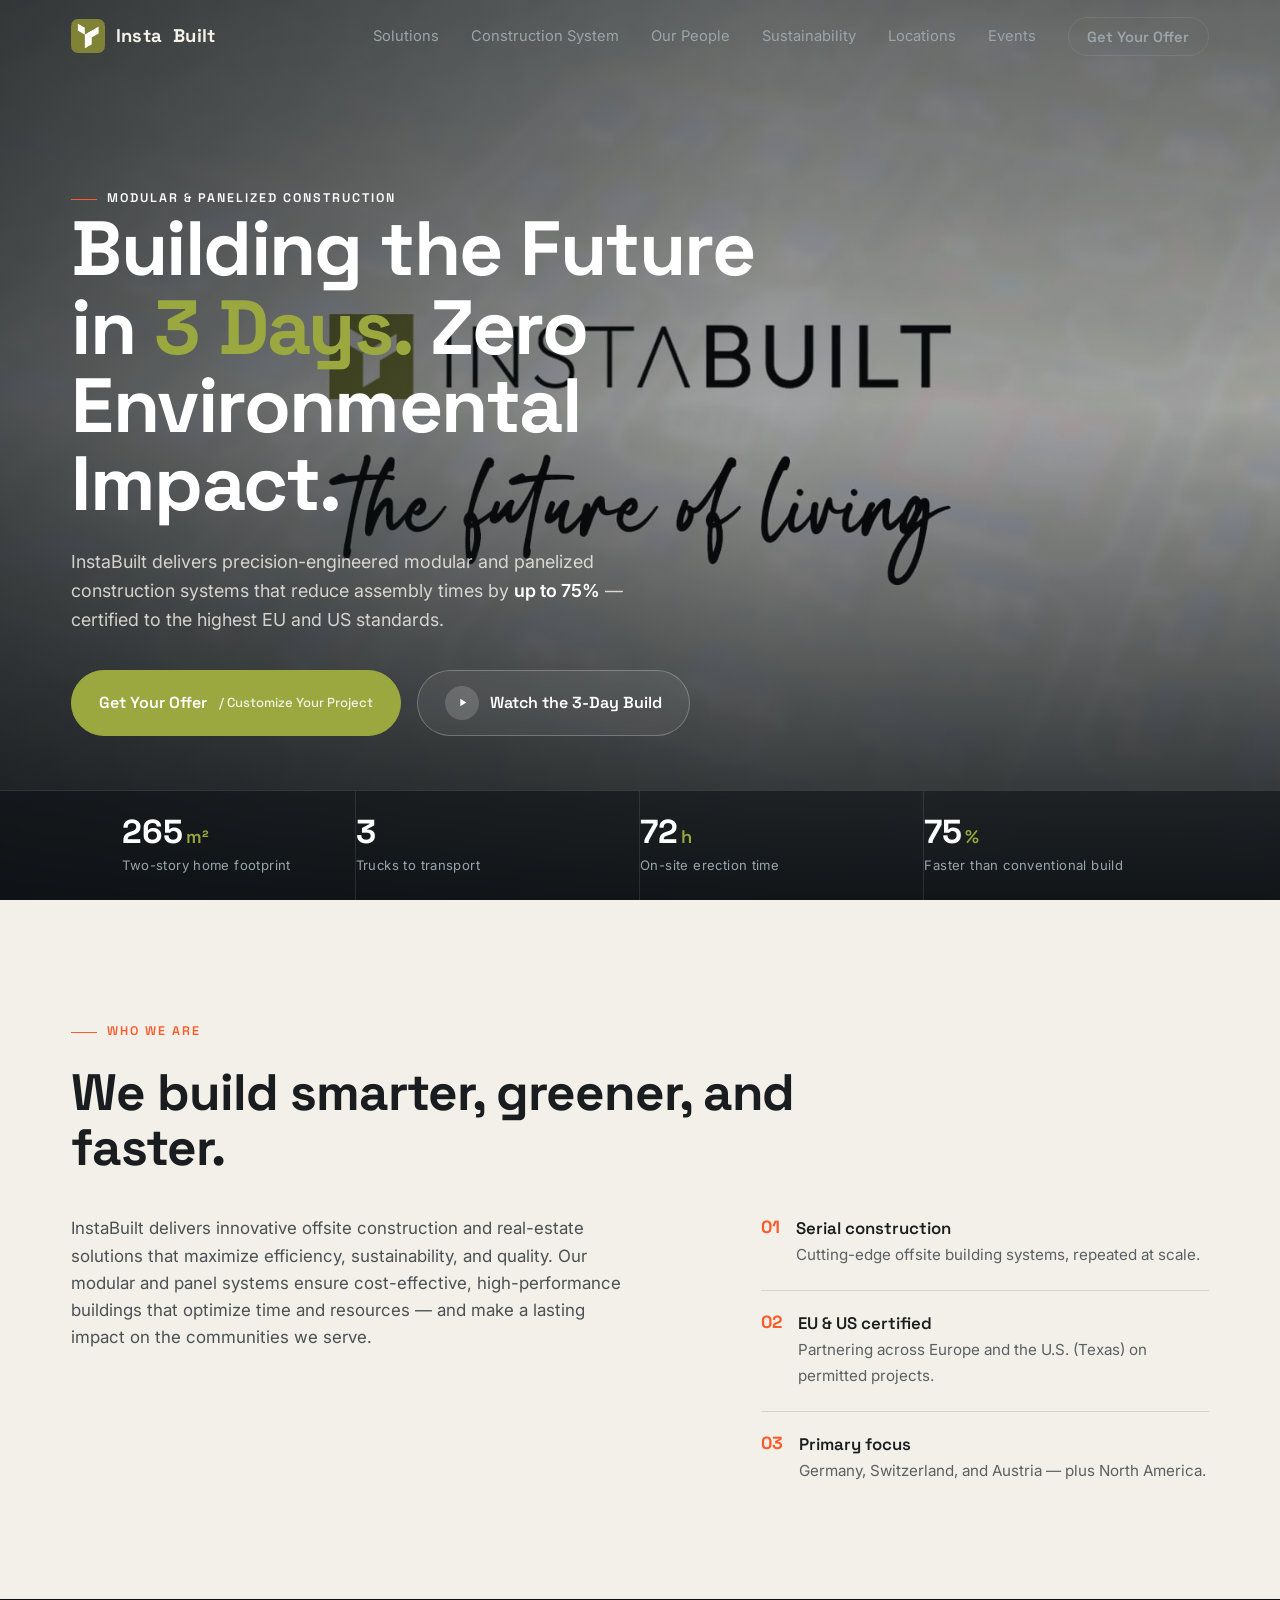
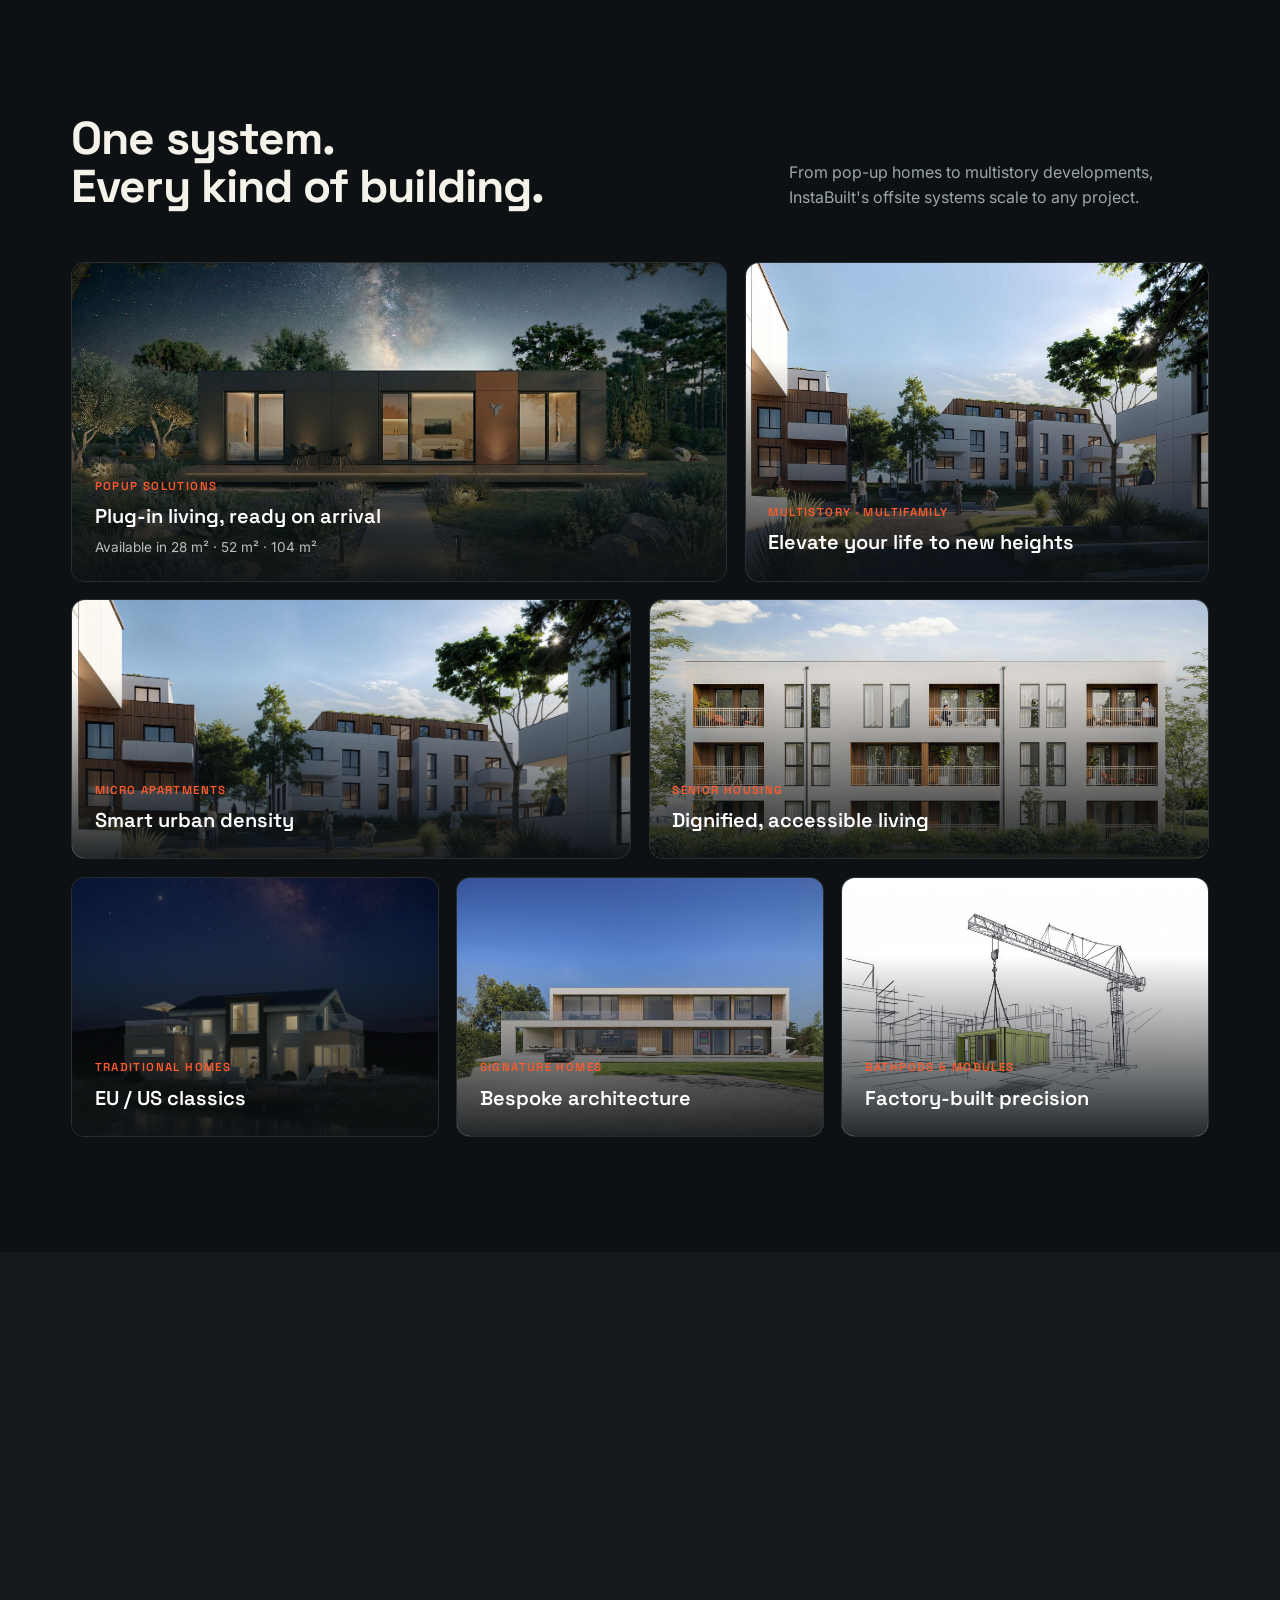
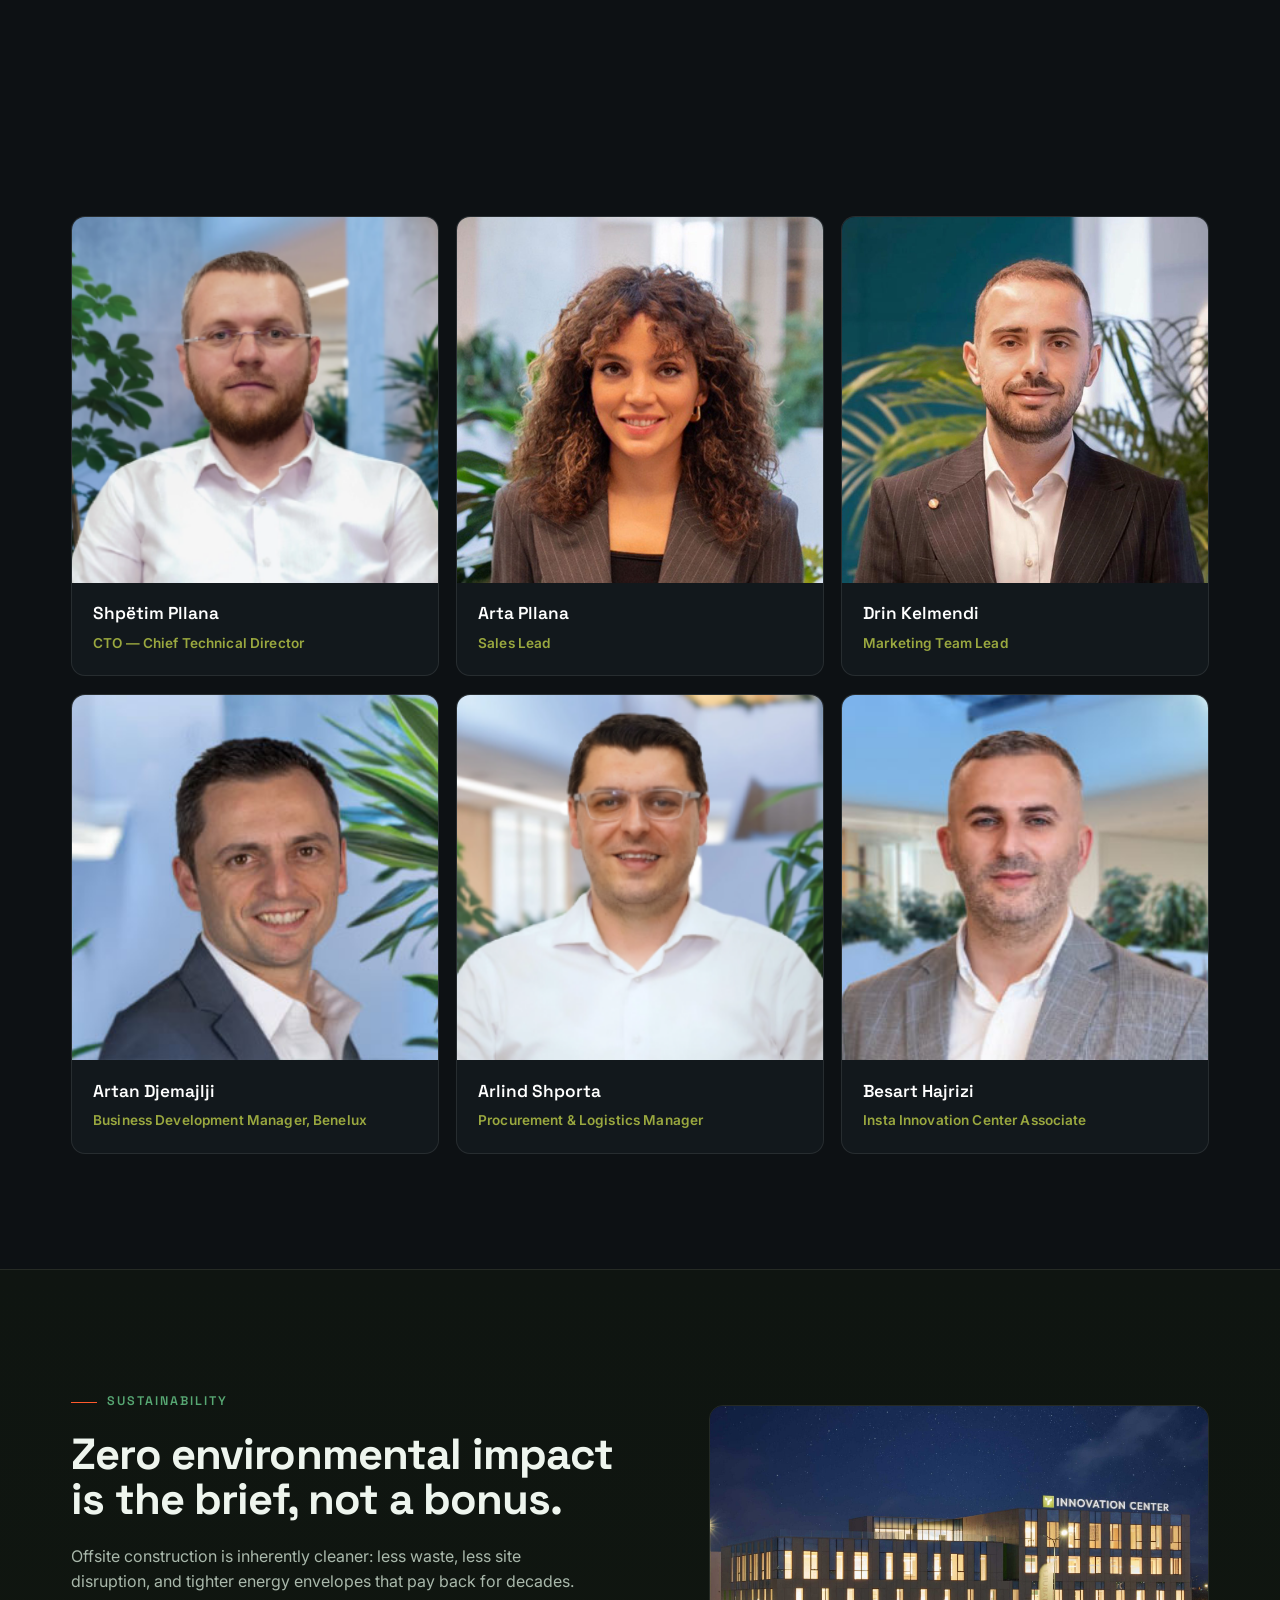
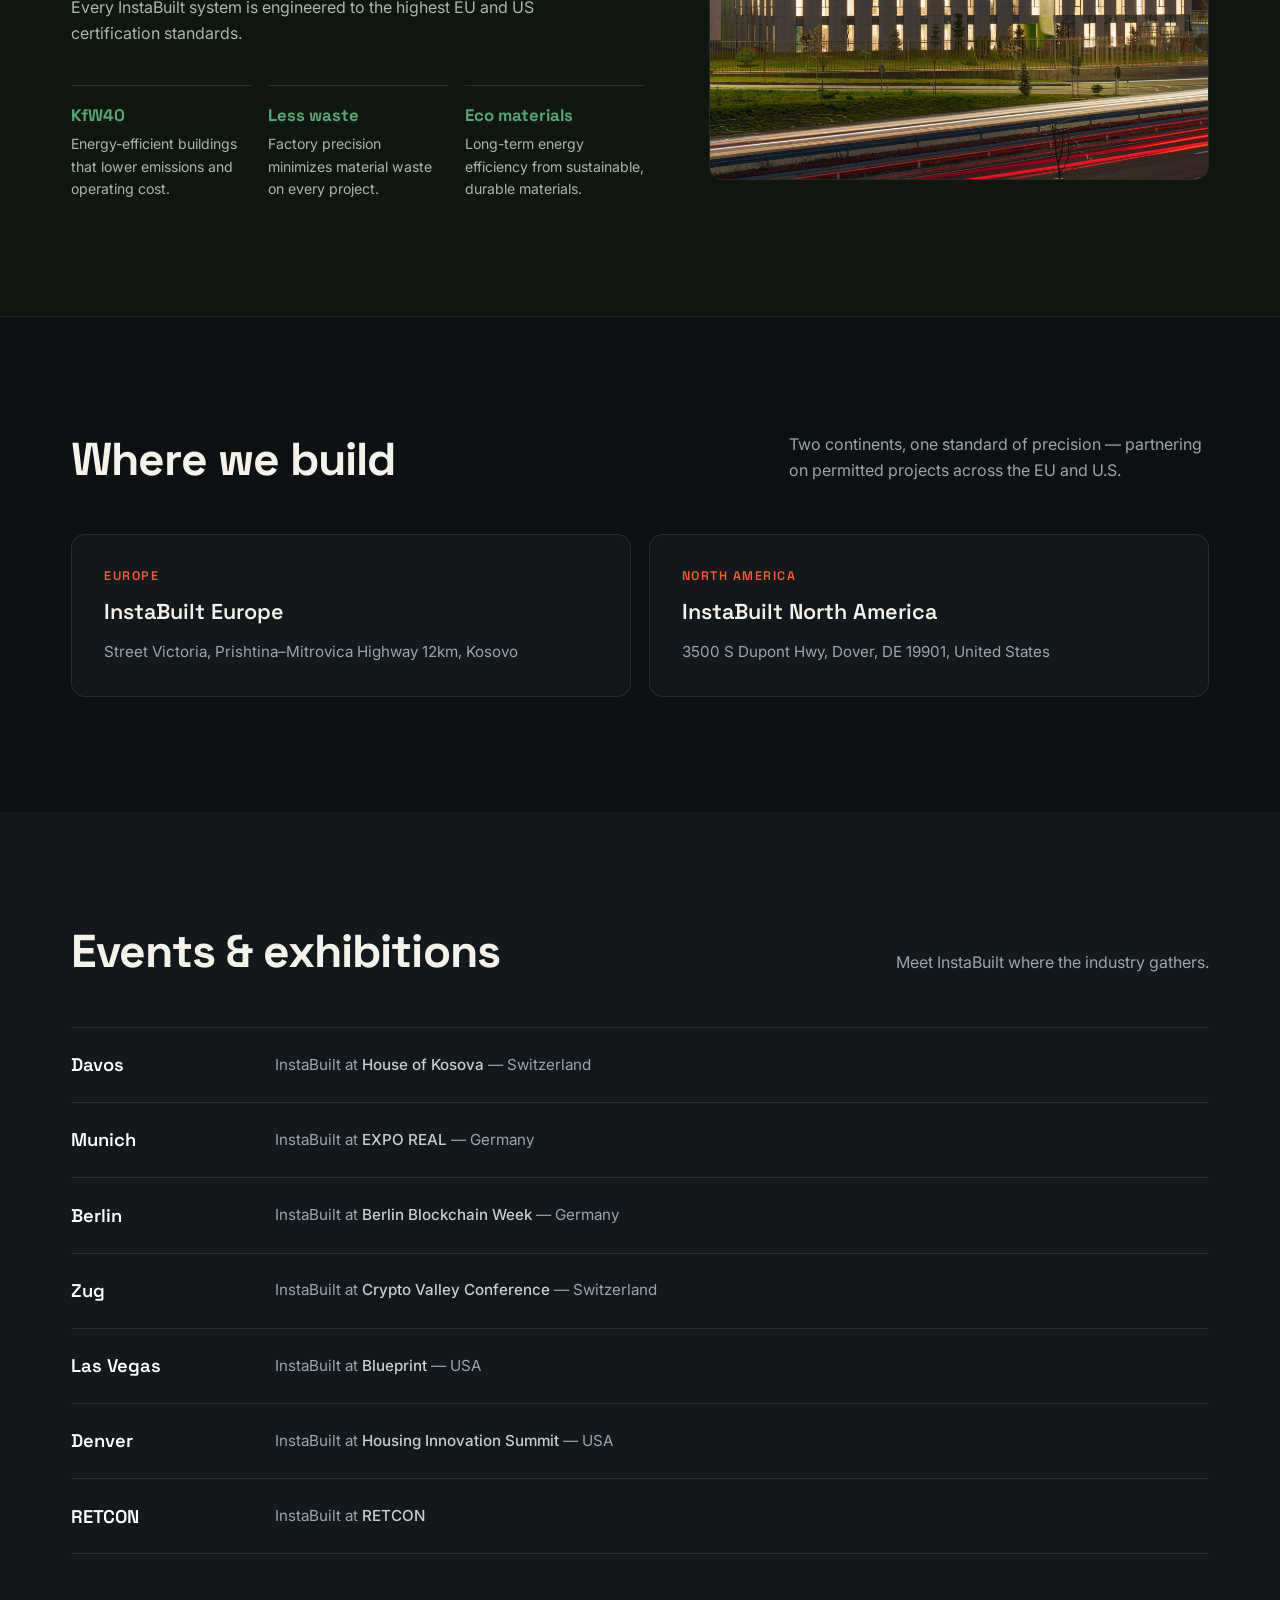
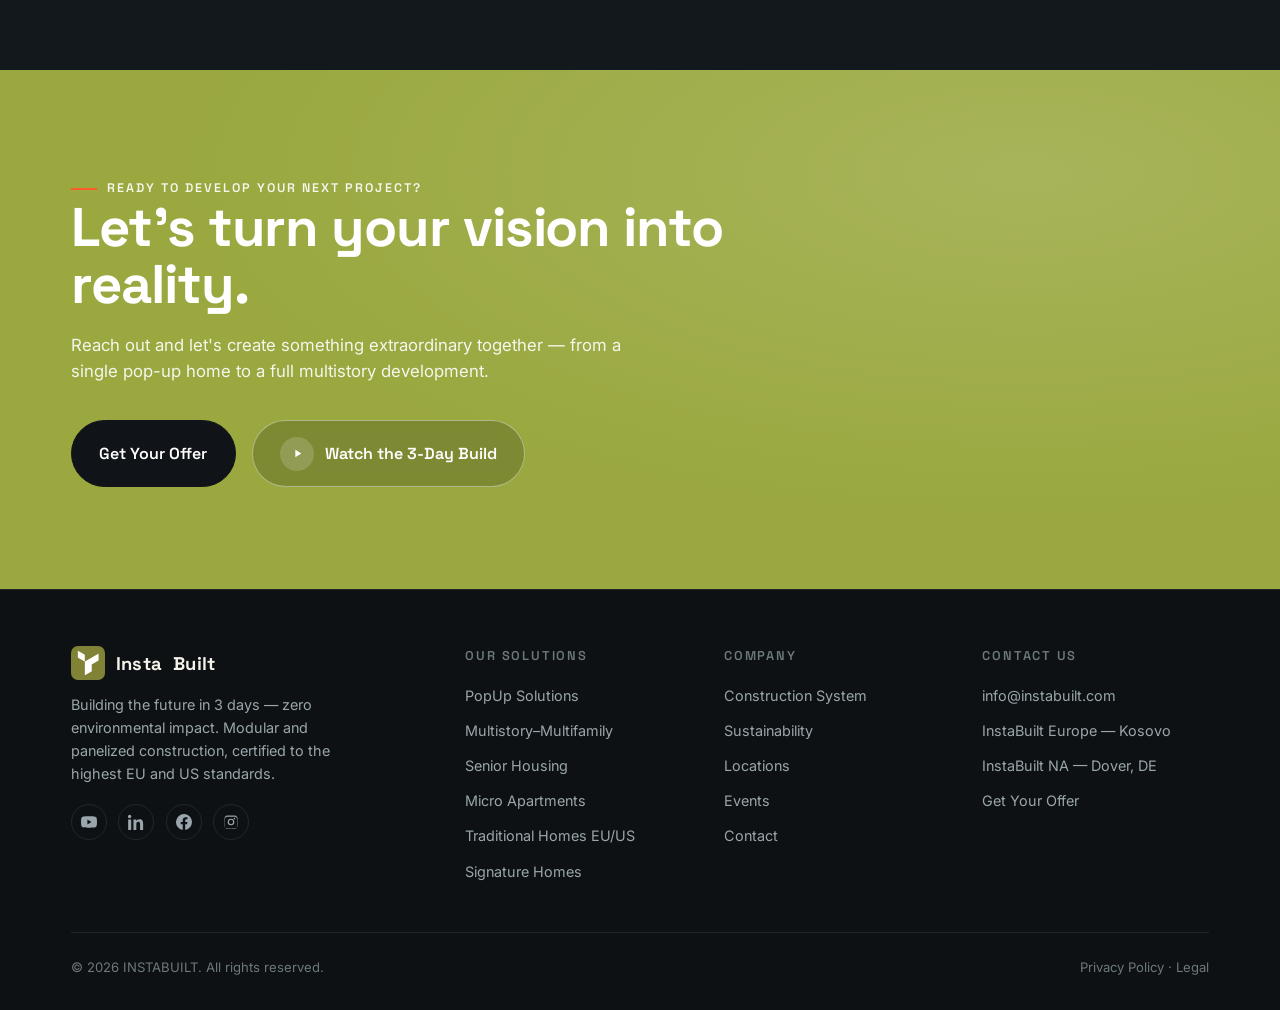
==== index.html @ fbab7a64 "commit" ====
<!DOCTYPE html>
<html lang="en">
<head>
<meta charset="UTF-8" />
<meta name="viewport" content="width=device-width, initial-scale=1.0" />
<title>InstaBuilt — Building the Future in 3 Days. Zero Environmental Impact.</title>
<meta name="description" content="InstaBuilt delivers precision-engineered modular and panelized construction systems that reduce assembly times by up to 75% — certified to the highest EU and US standards." />
<meta property="og:title" content="InstaBuilt — Building the Future in 3 Days" />
<meta property="og:description" content="Precision-engineered modular and panelized construction. Zero environmental impact." />
<meta property="og:image" content="assets/og-cover.jpg" />
<link rel="icon" href="assets/logo.png" />

<link rel="preconnect" href="https://fonts.googleapis.com" />
<link rel="preconnect" href="https://fonts.gstatic.com" crossorigin />
<link href="https://fonts.googleapis.com/css2?family=Space+Grotesk:wght@400;500;600;700&family=Inter:wght@400;500;600&display=swap" rel="stylesheet" />

<style>
  :root{
    --bg:#0d1114;
    --bg-2:#12181c;
    --bg-3:#161e23;
    --paper:#f3f0e9;
    --ink:#f5f2ea;
    --ink-2:#1a1d1f;
    --muted:#9aa6ab;
    --muted-2:#6d787d;
    --accent:#ff5a2c;
    --accent-2:#e64a1e;
    --olive:#9aa83f;
    --olive-2:#7d8a2e;
    --green:#57a773;
    --line:rgba(255,255,255,.09);
    --line-dark:rgba(20,22,24,.12);
    --radius:14px;
    --maxw:1240px;
    --pad:clamp(20px,4vw,56px);
    --font-display:'Space Grotesk',system-ui,sans-serif;
    --font-body:'Inter',system-ui,sans-serif;
  }

  *{margin:0;padding:0;box-sizing:border-box;}
  html{scroll-behavior:smooth;}
  body{
    font-family:var(--font-body);
    background:var(--bg);
    color:var(--ink);
    line-height:1.6;
    -webkit-font-smoothing:antialiased;
    overflow-x:hidden;
  }
  ::selection{background:var(--accent);color:#fff;}
  a{color:inherit;text-decoration:none;}
  img{display:block;max-width:100%;}

  .wrap{max-width:var(--maxw);margin:0 auto;padding:0 var(--pad);}
  .eyebrow{
    font-family:var(--font-display);
    font-size:.78rem;font-weight:600;letter-spacing:.16em;text-transform:uppercase;
    color:var(--accent);display:inline-flex;align-items:center;gap:.6rem;
  }
  .eyebrow::before{content:"";width:26px;height:1.5px;background:var(--accent);}

  /* ---------- NAV ---------- */
  .nav{
    position:fixed;top:0;left:0;right:0;z-index:100;
    transition:background .35s ease,border-color .35s ease;
    border-bottom:1px solid transparent;
  }
  .nav.scrolled{background:rgba(13,17,20,.82);backdrop-filter:blur(14px);border-color:var(--line);}
  .nav-inner{display:flex;align-items:center;justify-content:space-between;height:72px;}
  .brand{display:flex;align-items:center;gap:.65rem;font-family:var(--font-display);font-weight:700;font-size:1.15rem;letter-spacing:.02em;}
  .brand img{width:34px;height:34px;border-radius:7px;object-fit:cover;}
  .brand span b{color:var(--accent);}
  .nav-links{display:flex;align-items:center;gap:2rem;list-style:none;}
  .nav-links a{font-size:.92rem;color:var(--muted);transition:color .2s;}
  .nav-links a:hover{color:var(--ink);}
  .nav-cta{
    font-family:var(--font-display);font-weight:600;font-size:.9rem;
    padding:.6rem 1.15rem;border-radius:999px;border:1px solid var(--line);
    transition:background .25s,color .25s,border-color .25s;
  }
  .nav-cta:hover{background:var(--olive);border-color:var(--olive);color:#fff;}
  .nav-toggle{display:none;background:none;border:0;cursor:pointer;width:34px;height:34px;position:relative;z-index:120;}
  .nav-toggle span{display:block;width:22px;height:2px;background:var(--ink);margin:5px auto;transition:.3s;}

  /* ---------- HERO ---------- */
  .hero{position:relative;min-height:100svh;display:flex;align-items:flex-end;overflow:hidden;}
  .hero-video{position:absolute;inset:0;width:100%;height:100%;object-fit:cover;z-index:0;}
  .hero-scrim{
    position:absolute;inset:0;z-index:1;
    background:
      linear-gradient(180deg,rgba(13,17,20,.55) 0%,rgba(13,17,20,.25) 45%,rgba(13,17,20,.94) 100%),
      linear-gradient(90deg,rgba(13,17,20,.62) 0%,rgba(13,17,20,.15) 60%,rgba(13,17,20,.15) 100%);
  }
  .hero-content{position:relative;z-index:2;width:100%;padding:150px 0 0;}
  .hero-grid{max-width:var(--maxw);margin:0 auto;padding:0 var(--pad);}
  .hero-title{
    font-family:var(--font-display);font-weight:700;line-height:1.02;
    font-size:clamp(2.4rem,6vw,5.2rem);letter-spacing:-.02em;max-width:15ch;color:#fff;
  }
  .hero-title .accent{color:var(--olive);}
  .hero-sub{
    margin-top:1.6rem;max-width:56ch;font-size:clamp(1rem,1.4vw,1.2rem);
    color:rgba(245,242,234,.82);font-weight:400;
  }
  .hero-sub em{font-style:normal;color:#fff;font-weight:600;}
  .hero-actions{display:flex;flex-wrap:wrap;gap:1rem;margin-top:2.2rem;}
  .btn{
    display:inline-flex;align-items:center;gap:.7rem;font-family:var(--font-display);
    font-weight:600;font-size:1rem;border-radius:999px;cursor:pointer;
    padding:.95rem 1.7rem;transition:transform .2s,background .25s,border-color .25s,color .25s;
  }
  .btn:hover{transform:translateY(-2px);}
  .btn-primary{background:var(--olive);color:#fff;border:1px solid var(--olive);}
  .btn-primary:hover{background:var(--olive-2);border-color:var(--olive-2);}
  .btn-ghost{background:rgba(255,255,255,.06);color:#fff;border:1px solid rgba(255,255,255,.25);backdrop-filter:blur(6px);}
  .btn-ghost:hover{background:rgba(255,255,255,.14);border-color:rgba(255,255,255,.45);}
  .btn .play{
    width:34px;height:34px;border-radius:50%;background:rgba(255,255,255,.16);
    display:inline-flex;align-items:center;justify-content:center;flex:none;
  }
  .btn .play svg{width:13px;height:13px;margin-left:2px;}

  /* stat strip */
  .hero-stats{
    position:relative;z-index:2;width:100%;margin-top:3.4rem;
    border-top:1px solid rgba(255,255,255,.12);background:rgba(13,17,20,.55);backdrop-filter:blur(8px);
  }
  .hero-stats .wrap{display:grid;grid-template-columns:repeat(4,1fr);}
  .stat{padding:1.5rem var(--pad) 1.5rem 0;border-right:1px solid rgba(255,255,255,.1);}
  .stat:first-child{padding-left:var(--pad);}
  .stat:last-child{border-right:0;}
  .stat-num{font-family:var(--font-display);font-weight:700;font-size:clamp(1.5rem,2.6vw,2.1rem);color:#fff;line-height:1;}
  .stat-num small{font-size:.55em;color:var(--olive);font-weight:600;margin-left:.15em;}
  .stat-label{margin-top:.4rem;font-size:.82rem;color:var(--muted);letter-spacing:.03em;}

  /* ---------- MANIFESTO ---------- */
  .manifesto{background:var(--paper);color:var(--ink-2);padding:clamp(4rem,9vw,8rem) 0;}
  .manifesto .eyebrow::before{background:var(--accent);}
  .manifesto h2{
    font-family:var(--font-display);font-weight:700;letter-spacing:-.02em;
    font-size:clamp(1.9rem,4vw,3.2rem);line-height:1.08;max-width:24ch;margin-top:1.4rem;
  }
  .manifesto-grid{display:grid;grid-template-columns:1.4fr 1fr;gap:clamp(2rem,5vw,5rem);margin-top:2.5rem;align-items:start;}
  .manifesto p{font-size:1.06rem;color:#4a5053;max-width:52ch;}
  .manifesto-points{list-style:none;display:flex;flex-direction:column;gap:1.4rem;}
  .manifesto-points li{display:flex;gap:1rem;align-items:flex-start;border-top:1px solid var(--line-dark);padding-top:1.2rem;}
  .manifesto-points li:first-child{border-top:0;padding-top:0;}
  .mp-num{font-family:var(--font-display);font-weight:700;color:var(--accent);font-size:1.1rem;line-height:1.4;}
  .mp-body b{display:block;font-family:var(--font-display);font-weight:600;font-size:1.05rem;}
  .mp-body span{color:#5a6063;font-size:.95rem;}

  /* ---------- SECTION HEADER ---------- */
  .section{padding:clamp(4.5rem,9vw,7.5rem) 0;}
  .sec-head{display:flex;align-items:flex-end;justify-content:space-between;gap:2rem;margin-bottom:clamp(2rem,4vw,3.5rem);flex-wrap:wrap;}
  .sec-head h2{font-family:var(--font-display);font-weight:700;letter-spacing:-.02em;font-size:clamp(1.8rem,3.6vw,2.9rem);line-height:1.05;max-width:20ch;}
  .sec-head p{color:var(--muted);max-width:42ch;font-size:1rem;}

  /* ---------- SOLUTIONS ---------- */
  .solutions{background:var(--bg);}
  .sol-grid{display:grid;grid-template-columns:repeat(12,1fr);gap:1.1rem;}
  .sol-card{
    position:relative;border-radius:var(--radius);overflow:hidden;background:var(--bg-2);
    border:1px solid var(--line);min-height:320px;display:flex;align-items:flex-end;
    transition:transform .35s ease,border-color .35s ease;
  }
  .sol-card:hover{transform:translateY(-4px);border-color:rgba(255,255,255,.22);}
  .sol-card img{position:absolute;inset:0;width:100%;height:100%;object-fit:cover;transition:transform .6s ease;}
  .sol-card:hover img{transform:scale(1.05);}
  .sol-card .veil{position:absolute;inset:0;background:linear-gradient(180deg,rgba(13,17,20,0) 30%,rgba(13,17,20,.9) 100%);}
  .sol-card .body{position:relative;z-index:2;padding:1.4rem;width:100%;}
  .sol-card .tag{font-size:.72rem;letter-spacing:.12em;text-transform:uppercase;color:var(--accent);font-weight:600;font-family:var(--font-display);}
  .sol-card h3{font-family:var(--font-display);font-weight:600;font-size:1.25rem;margin-top:.3rem;color:#fff;}
  .sol-card .sizes{font-size:.85rem;color:rgba(255,255,255,.72);margin-top:.3rem;}
  .sol-card.wide{grid-column:span 7;}
  .sol-card.tall{grid-column:span 5;min-height:320px;}
  .sol-card.half{grid-column:span 6;min-height:260px;}
  .sol-card.third{grid-column:span 4;min-height:260px;}

  /* ---------- WHAT WE OFFER ---------- */
  .offer{background:var(--bg-2);}
  .offer-grid{display:grid;grid-template-columns:repeat(3,1fr);gap:1.1rem;counter-reset:offer;}
  .offer-item{
    background:var(--bg-3);border:1px solid var(--line);border-radius:var(--radius);
    padding:2rem;position:relative;overflow:hidden;display:flex;flex-direction:column;gap:1rem;
  }
  .offer-item .idx{font-family:var(--font-display);font-weight:700;font-size:3rem;line-height:1;color:rgba(255,255,255,.08);}
  .offer-item h3{font-family:var(--font-display);font-weight:600;font-size:1.3rem;}
  .offer-item p{color:var(--muted);font-size:.95rem;}
  .offer-item ul{list-style:none;display:flex;flex-direction:column;gap:.55rem;margin-top:auto;}
  .offer-item li{font-size:.9rem;color:#c6ced1;display:flex;gap:.6rem;align-items:baseline;}
  .offer-item li::before{content:"—";color:var(--accent);font-weight:600;}
  .offer-item .img{height:150px;border-radius:10px;overflow:hidden;margin-top:auto;}
  .offer-item .img img{width:100%;height:100%;object-fit:cover;}

  /* ---------- TEAM ---------- */
  .team{background:var(--bg);}
  .team-lead{
    display:grid;grid-template-columns:1fr 1.35fr;gap:clamp(1.8rem,4vw,3.5rem);align-items:center;
    background:var(--bg-2);border:1px solid var(--line);border-radius:var(--radius);
    padding:clamp(1.6rem,3vw,2.6rem);margin-bottom:2.5rem;
  }
  .team-lead .photo{border-radius:12px;overflow:hidden;aspect-ratio:1/1;background:var(--bg-3);}
  .team-lead .photo img{width:100%;height:100%;object-fit:cover;}
  .team-lead h3{font-family:var(--font-display);font-weight:700;font-size:clamp(1.5rem,2.6vw,2.1rem);letter-spacing:-.01em;margin-top:.6rem;color:#fff;}
  .team-lead .role{font-family:var(--font-display);font-weight:600;color:var(--olive);font-size:.95rem;letter-spacing:.08em;text-transform:uppercase;margin-top:.3rem;}
  .team-lead p{color:var(--muted);font-size:.98rem;margin-top:1rem;max-width:60ch;}
  .team-lead .pills{display:flex;flex-wrap:wrap;gap:.5rem;margin-top:1.4rem;}
  .team-lead .pills span{font-size:.8rem;padding:.35rem .8rem;border-radius:999px;border:1px solid var(--line);color:#c6ced1;}
  .team-grid{display:grid;grid-template-columns:repeat(3,1fr);gap:1.1rem;}
  .member{background:var(--bg-2);border:1px solid var(--line);border-radius:var(--radius);overflow:hidden;transition:transform .3s,border-color .3s;}
  .member:hover{transform:translateY(-4px);border-color:rgba(255,255,255,.22);}
  .member .photo{aspect-ratio:1/1;overflow:hidden;background:var(--bg-3);}
  .member .photo img{width:100%;height:100%;object-fit:cover;transition:transform .55s ease;}
  .member:hover .photo img{transform:scale(1.05);}
  .member .info{padding:1.1rem 1.3rem 1.3rem;}
  .member .name{font-family:var(--font-display);font-weight:600;font-size:1.08rem;color:#fff;}
  .member .role{font-size:.85rem;color:var(--olive);font-weight:600;margin-top:.3rem;letter-spacing:.01em;}

  /* ---------- SUSTAINABILITY ---------- */
  .sustain{background:linear-gradient(180deg,#0f1511 0%,#10160f 100%);border-top:1px solid var(--line);border-bottom:1px solid var(--line);}
  .sustain-grid{display:grid;grid-template-columns:1.15fr 1fr;gap:clamp(2rem,5vw,4.5rem);align-items:center;}
  .sustain h2{font-family:var(--font-display);font-weight:700;font-size:clamp(1.8rem,3.4vw,2.8rem);letter-spacing:-.02em;line-height:1.05;margin-top:1.2rem;color:#eef5ee;}
  .sustain .lead{color:#a9b8ab;margin-top:1.3rem;max-width:52ch;}
  .sustain-cols{display:grid;grid-template-columns:repeat(3,1fr);gap:1rem;margin-top:2.4rem;}
  .sustain-fact{border-top:1px solid rgba(255,255,255,.12);padding-top:1rem;}
  .sustain-fact .k{font-family:var(--font-display);font-weight:700;color:var(--green);font-size:1.05rem;}
  .sustain-fact span{display:block;font-size:.88rem;color:#a9b8ab;margin-top:.3rem;}
  .sustain-img{border-radius:var(--radius);overflow:hidden;border:1px solid var(--line);}
  .sustain-img img{width:100%;height:100%;object-fit:cover;aspect-ratio:4/3;}

  /* ---------- LOCATIONS ---------- */
  .locations{background:var(--bg);}
  .loc-grid{display:grid;grid-template-columns:repeat(2,1fr);gap:1.1rem;}
  .loc-card{background:var(--bg-2);border:1px solid var(--line);border-radius:var(--radius);padding:2rem;}
  .loc-card .flag{font-family:var(--font-display);font-weight:600;color:var(--accent);letter-spacing:.12em;text-transform:uppercase;font-size:.78rem;}
  .loc-card h3{font-family:var(--font-display);font-weight:600;font-size:1.35rem;margin-top:.5rem;}
  .loc-card p{color:var(--muted);margin-top:.6rem;font-size:.95rem;}

  /* ---------- EVENTS ---------- */
  .events{background:var(--bg-2);}
  .events-list{list-style:none;border-top:1px solid var(--line);}
  .ev-row{
    display:flex;align-items:center;justify-content:space-between;gap:1.5rem;
    padding:1.4rem 0;border-bottom:1px solid var(--line);transition:padding-left .3s;
  }
  .ev-row:hover{padding-left:.6rem;}
  .ev-city{font-family:var(--font-display);font-weight:600;font-size:1.15rem;color:#fff;min-width:180px;}
  .ev-name{color:var(--muted);font-size:.95rem;flex:1;}
  .ev-name b{color:#c6ced1;font-weight:500;}
  .ev-row .arrow{color:var(--accent);opacity:0;transform:translateX(-6px);transition:.3s;}
  .ev-row:hover .arrow{opacity:1;transform:translateX(0);}

  /* ---------- CTA ---------- */
  .final-cta{
    position:relative;background:var(--olive);color:#fff;overflow:hidden;
    padding:clamp(4rem,8vw,6.5rem) 0;
  }
  .final-cta::before{
    content:"";position:absolute;inset:0;
    background:radial-gradient(120% 120% at 80% 20%,rgba(255,255,255,.14) 0%,rgba(255,255,255,0) 55%);
  }
  .final-cta .wrap{position:relative;z-index:2;}
  .final-cta h2{font-family:var(--font-display);font-weight:700;font-size:clamp(2rem,4.5vw,3.4rem);letter-spacing:-.02em;line-height:1.04;max-width:20ch;}
  .final-cta p{margin-top:1.2rem;font-size:1.05rem;max-width:52ch;color:rgba(255,255,255,.9);}
  .final-cta .hero-actions{margin-top:2.2rem;}
  .final-cta .btn-primary{background:#101418;border-color:#101418;color:#fff;}
  .final-cta .btn-primary:hover{background:#000;}
  .final-cta .btn-ghost{background:rgba(0,0,0,.18);border-color:rgba(255,255,255,.4);color:#fff;}
  .final-cta .btn-ghost:hover{background:rgba(0,0,0,.3);}

  /* ---------- FOOTER ---------- */
  footer{background:var(--bg);padding:3.5rem 0 2rem;border-top:1px solid var(--line);}
  .foot-grid{display:grid;grid-template-columns:1.6fr 1fr 1fr 1fr;gap:2rem;}
  .foot-brand p{color:var(--muted);font-size:.9rem;max-width:30ch;margin-top:.8rem;}
  .foot-col h4{font-family:var(--font-display);font-weight:600;font-size:.8rem;letter-spacing:.14em;text-transform:uppercase;color:var(--muted-2);margin-bottom:1rem;}
  .foot-col ul{list-style:none;display:flex;flex-direction:column;gap:.6rem;}
  .foot-col a{color:var(--muted);font-size:.9rem;transition:color .2s;}
  .foot-col a:hover{color:var(--ink);}
  .socials{display:flex;gap:.7rem;margin-top:1.2rem;}
  .socials a{width:36px;height:36px;border-radius:50%;border:1px solid var(--line);display:flex;align-items:center;justify-content:center;color:var(--muted);transition:.2s;}
  .socials a:hover{color:#fff;border-color:var(--olive);background:var(--olive);}
  .socials svg{width:16px;height:16px;}
  .foot-bottom{display:flex;justify-content:space-between;gap:1rem;margin-top:3rem;padding-top:1.5rem;border-top:1px solid var(--line);color:var(--muted-2);font-size:.82rem;flex-wrap:wrap;}

  /* ---------- MODAL ---------- */
  .modal{position:fixed;inset:0;z-index:200;background:rgba(0,0,0,.85);backdrop-filter:blur(6px);display:none;align-items:center;justify-content:center;padding:2rem;}
  .modal.open{display:flex;}
  .modal-inner{position:relative;width:min(1000px,100%);aspect-ratio:16/9;background:#000;border-radius:14px;overflow:hidden;box-shadow:0 30px 80px rgba(0,0,0,.6);}
  .modal video{width:100%;height:100%;object-fit:contain;}
  .modal-close{position:absolute;top:12px;right:12px;width:40px;height:40px;border-radius:50%;border:0;background:rgba(255,255,255,.12);color:#fff;font-size:1.3rem;cursor:pointer;z-index:5;line-height:1;}
  .modal-close:hover{background:var(--olive);}

  /* ---------- REVEAL ---------- */
  .reveal{opacity:0;transform:translateY(24px);transition:opacity .7s ease,transform .7s ease;}
  .reveal.in{opacity:1;transform:none;}

  @media (max-width:900px){
    .nav-links{position:fixed;inset:0;background:var(--bg);flex-direction:column;justify-content:center;gap:2rem;font-size:1.4rem;transform:translateX(100%);transition:transform .35s ease;z-index:110;}
    .nav-links.open{transform:translateX(0);}
    .nav-toggle{display:block;}
    .manifesto-grid{grid-template-columns:1fr;}
    .sol-card.wide,.sol-card.tall,.sol-card.half,.sol-card.third{grid-column:span 12;}
    .offer-grid{grid-template-columns:1fr;}
    .team-lead{grid-template-columns:1fr;}
    .team-grid{grid-template-columns:repeat(2,1fr);}
    .sustain-grid{grid-template-columns:1fr;}
    .loc-grid{grid-template-columns:1fr;}
    .foot-grid{grid-template-columns:1fr 1fr;}
    .hero-stats .wrap{grid-template-columns:repeat(2,1fr);}
    .stat:nth-child(2){border-right:0;}
    .stat:nth-child(1),.stat:nth-child(2){border-bottom:1px solid rgba(255,255,255,.1);}
  }
  @media (max-width:560px){
    .sustain-cols{grid-template-columns:1fr;}
    .team-grid{grid-template-columns:1fr;}
    .foot-grid{grid-template-columns:1fr;}
    .ev-row{flex-wrap:wrap;}
    .ev-city{min-width:100%;}
  }

  @media (prefers-reduced-motion:reduce){
    *{animation:none!important;transition:none!important;scroll-behavior:auto!important;}
    .reveal{opacity:1;transform:none;}
    .hero-video{display:none;}
    .hero{background:url('assets/og-cover.jpg') center/cover no-repeat;}
  }
</style>
</head>
<body>

<!-- NAV -->
<nav class="nav" id="nav">
  <div class="wrap nav-inner">
    <a href="#" class="brand"><img src="assets/logo.png" alt="InstaBuilt logo" />Insta<span>Built</span></a>
    <ul class="nav-links" id="navLinks">
      <li><a href="#solutions">Solutions</a></li>
      <li><a href="#offer">Construction System</a></li>
      <li><a href="#team">Our People</a></li>
      <li><a href="#sustainability">Sustainability</a></li>
      <li><a href="#locations">Locations</a></li>
      <li><a href="#events">Events</a></li>
      <li><a href="#contact" class="nav-cta">Get Your Offer</a></li>
    </ul>
    <button class="nav-toggle" id="navToggle" aria-label="Menu"><span></span><span></span><span></span></button>
  </div>
</nav>

<!-- HERO -->
<header class="hero" id="top">
  <video class="hero-video" autoplay muted loop playsinline preload="auto" poster="assets/og-cover.jpg">
    <source src="assets/hero-build.mp4" type="video/mp4" />
  </video>
  <div class="hero-scrim"></div>

  <div class="hero-content">
    <div class="hero-grid">
      <span class="eyebrow" style="color:#fff;">Modular &amp; Panelized Construction</span>
      <h1 class="hero-title">Building the Future in <span class="accent">3 Days.</span> Zero Environmental Impact.</h1>
      <p class="hero-sub">
        InstaBuilt delivers precision-engineered modular and panelized construction systems that
        reduce assembly times by <em>up to 75%</em> — certified to the highest EU and US standards.
      </p>
      <div class="hero-actions">
        <a href="#contact" class="btn btn-primary">Get Your Offer <span style="font-size:.82em;font-weight:500;opacity:.85;">/ Customize Your Project</span></a>
        <button class="btn btn-ghost" id="watchBtn">
          <span class="play"><svg viewBox="0 0 24 24" fill="#fff"><path d="M8 5v14l11-7z"/></svg></span>
          Watch the 3-Day Build
        </button>
      </div>
    </div>

    <div class="hero-stats">
      <div class="wrap">
        <div class="stat"><div class="stat-num">265<small>m²</small></div><div class="stat-label">Two-story home footprint</div></div>
        <div class="stat"><div class="stat-num">3</div><div class="stat-label">Trucks to transport</div></div>
        <div class="stat"><div class="stat-num">72<small>h</small></div><div class="stat-label">On-site erection time</div></div>
        <div class="stat"><div class="stat-num">75<small>%</small></div><div class="stat-label">Faster than conventional build</div></div>
      </div>
    </div>
  </div>
</header>

<!-- MANIFESTO -->
<section class="manifesto">
  <div class="wrap reveal">
    <span class="eyebrow">Who we are</span>
    <h2>We build smarter, greener, and faster.</h2>
    <div class="manifesto-grid">
      <p>
        InstaBuilt delivers innovative offsite construction and real-estate solutions that maximize
        efficiency, sustainability, and quality. Our modular and panel systems ensure cost-effective,
        high-performance buildings that optimize time and resources — and make a lasting impact on the
        communities we serve.
      </p>
      <ul class="manifesto-points">
        <li><span class="mp-num">01</span><div class="mp-body"><b>Serial construction</b><span>Cutting-edge offsite building systems, repeated at scale.</span></div></li>
        <li><span class="mp-num">02</span><div class="mp-body"><b>EU &amp; US certified</b><span>Partnering across Europe and the U.S. (Texas) on permitted projects.</span></div></li>
        <li><span class="mp-num">03</span><div class="mp-body"><b>Primary focus</b><span>Germany, Switzerland, and Austria — plus North America.</span></div></li>
      </ul>
    </div>
  </div>
</section>

<!-- SOLUTIONS -->
<section class="section solutions" id="solutions">
  <div class="wrap">
    <div class="sec-head reveal">
      <h2>One system.<br />Every kind of building.</h2>
      <p>From pop-up homes to multistory developments, InstaBuilt's offsite systems scale to any project.</p>
    </div>
    <div class="sol-grid">
      <a class="sol-card wide reveal" href="#contact">
        <img src="assets/popup-exterior-night.jpg" alt="InstaBuilt PopUp Solutions exterior at night" />
        <div class="veil"></div>
        <div class="body"><div class="tag">PopUp Solutions</div><h3>Plug-in living, ready on arrival</h3><div class="sizes">Available in 28 m² · 52 m² · 104 m²</div></div>
      </a>
      <a class="sol-card tall reveal" href="#contact">
        <img src="assets/multistory-multifamily.jpg" alt="Multistory multifamily building" />
        <div class="veil"></div>
        <div class="body"><div class="tag">Multistory · Multifamily</div><h3>Elevate your life to new heights</h3></div>
      </a>
      <a class="sol-card half reveal" href="#contact">
        <img src="assets/modern-apartments.jpg" alt="Modern apartments" />
        <div class="veil"></div>
        <div class="body"><div class="tag">Micro Apartments</div><h3>Smart urban density</h3></div>
      </a>
      <a class="sol-card half reveal" href="#contact">
        <img src="assets/senior-solution.jpg" alt="Senior housing solution" />
        <div class="veil"></div>
        <div class="body"><div class="tag">Senior Housing</div><h3>Dignified, accessible living</h3></div>
      </a>
      <a class="sol-card third reveal" href="#contact">
        <img src="assets/Traditional-house.jpeg" alt="Traditional home" />
        <div class="veil"></div>
        <div class="body"><div class="tag">Traditional Homes</div><h3>EU / US classics</h3></div>
      </a>
      <a class="sol-card third reveal" href="#contact">
        <img src="assets/signature-home.jpg" alt="Signature home" />
        <div class="veil"></div>
        <div class="body"><div class="tag">Signature Homes</div><h3>Bespoke architecture</h3></div>
      </a>
      <a class="sol-card third reveal" href="#contact">
        <img src="assets/modular-construction.jpg" alt="Modular construction" />
        <div class="veil"></div>
        <div class="body"><div class="tag">Bathpods &amp; Modules</div><h3>Factory-built precision</h3></div>
      </a>
    </div>
  </div>
</section>

<!-- WHAT WE OFFER -->
<section class="section offer" id="offer">
  <div class="wrap">
    <div class="sec-head reveal">
      <h2>What we offer</h2>
      <p>Three integrated systems that cut cost, time, and environmental footprint on every build.</p>
    </div>
    <div class="offer-grid">
      <div class="offer-item reveal">
        <div class="idx">01</div>
        <h3>Panelized Systems</h3>
        <p>Precision-engineered panel systems for large-scale developments.</p>
        <ul>
          <li>Structural shells (Rohbau) that accelerate on-site assembly</li>
          <li>Flexible designs, adaptable to diverse architectural needs</li>
        </ul>
        <div class="img"><img src="assets/panelized-systems.png" alt="Panelized systems" /></div>
      </div>
      <div class="offer-item reveal">
        <div class="idx">02</div>
        <h3>Sustainability &amp; Efficiency</h3>
        <p>Certified low-energy performance built in from day one.</p>
        <ul>
          <li>KfW40 Standard — lower emissions &amp; operational costs</li>
          <li>Offsite build minimizes material waste</li>
          <li>Faster timelines = reduced labor &amp; financial cost</li>
        </ul>
        <div class="img"><img src="assets/sustainability-efficiency.png" alt="Sustainability and efficiency" /></div>
      </div>
      <div class="offer-item reveal">
        <div class="idx">03</div>
        <h3>Modular Construction</h3>
        <p>Pre-engineered, factory-built modules for residential and mixed-use developments.</p>
        <ul>
          <li>Fast-track construction, reducing build time by up to 75%</li>
          <li>Eco-friendly materials for long-term energy efficiency</li>
        </ul>
        <div class="img"><img src="assets/modular-construction.jpg" alt="Modular construction" /></div>
      </div>
    </div>
  </div>
</section>

<!-- TEAM -->
<section class="section team" id="team">
  <div class="wrap">
    <div class="sec-head reveal">
      <h2>The people building the future</h2>
      <p>Behind every project is a team of dedicated professionals committed to excellence — bringing bold ideas to life with precision and passion.</p>
    </div>

    <!-- Leadership spotlight -->
    <div class="team-lead reveal">
      <div class="photo"><img src="assets/team-Mentor-Pllana.png" alt="Mentor Pllana, CEO of InstaBuilt" /></div>
      <div>
        <span class="eyebrow" style="color:var(--olive);">Leadership</span>
        <h3>Mentor Pllana</h3>
        <div class="role">CEO — InstaBuilt</div>
        <p>
          A visionary leader at Pllana Capital, Mentor combines expertise in real estate, construction
          technology, and global project management to revolutionize infrastructure development. Driven by
          a passion for innovation and sustainability, he integrates advanced technologies like AI and IoT
          into construction, promoting green building practices worldwide. Through his 5P Business Strategy
          — People, Process, Product, Project, Profit — he ensures operational excellence and ethical profitability.
        </p>
        <div class="pills">
          <span>Real Estate</span><span>Construction Tech</span><span>AI &amp; IoT</span><span>Green Building</span>
        </div>
      </div>
    </div>

    <!-- Team grid -->
    <div class="team-grid">
      <div class="member reveal">
        <div class="photo"><img src="assets/team-Besnik-Pllana.jpg" alt="Besnik Pllana" /></div>
        <div class="info"><div class="name">Besnik Pllana</div><div class="role">COO — Founder</div></div>
      </div>
      <div class="member reveal">
        <div class="photo"><img src="assets/team-Ibrahim-Ibrahimi.jpg" alt="Ibrahim Ibrahimi" /></div>
        <div class="info"><div class="name">Ibrahim Ibrahimi</div><div class="role">CFO — Chief Financial Officer</div></div>
      </div>
      <div class="member reveal">
        <div class="photo"><img src="assets/team-Diedon-Kica.jpg" alt="Diedon Kica" /></div>
        <div class="info"><div class="name">Diedon Kica</div><div class="role">CCO — Chief Commercial Officer</div></div>
      </div>
      <div class="member reveal">
        <div class="photo"><img src="assets/team-Shpetim-Pllana.png" alt="Shpëtim Pllana" /></div>
        <div class="info"><div class="name">Shpëtim Pllana</div><div class="role">CTO — Chief Technical Director</div></div>
      </div>
      <div class="member reveal">
        <div class="photo"><img src="assets/team-Arta-Pllana.jpg" alt="Arta Pllana" /></div>
        <div class="info"><div class="name">Arta Pllana</div><div class="role">Sales Lead</div></div>
      </div>
      <div class="member reveal">
        <div class="photo"><img src="assets/team-Drin-Kelmendi.jpg" alt="Drin Kelmendi" /></div>
        <div class="info"><div class="name">Drin Kelmendi</div><div class="role">Marketing Team Lead</div></div>
      </div>
      <div class="member reveal">
        <div class="photo"><img src="assets/team-Artan-Djemajlji.jpg" alt="Artan Djemajlji" /></div>
        <div class="info"><div class="name">Artan Djemajlji</div><div class="role">Business Development Manager, Benelux</div></div>
      </div>
      <div class="member reveal">
        <div class="photo"><img src="assets/team-Arlind-Shporta.png" alt="Arlind Shporta" /></div>
        <div class="info"><div class="name">Arlind Shporta</div><div class="role">Procurement &amp; Logistics Manager</div></div>
      </div>
      <div class="member reveal">
        <div class="photo"><img src="assets/team-Besart-Hajrizi.jpg" alt="Besart Hajrizi" /></div>
        <div class="info"><div class="name">Besart Hajrizi</div><div class="role">Insta Innovation Center Associate</div></div>
      </div>
    </div>
  </div>
</section>

<!-- SUSTAINABILITY -->
<section class="section sustain" id="sustainability">
  <div class="wrap sustain-grid">
    <div class="reveal">
      <span class="eyebrow" style="color:var(--green);">Sustainability</span>
      <h2>Zero environmental impact is the brief, not a bonus.</h2>
      <p class="lead">
        Offsite construction is inherently cleaner: less waste, less site disruption, and tighter
        energy envelopes that pay back for decades. Every InstaBuilt system is engineered to the
        highest EU and US certification standards.
      </p>
      <div class="sustain-cols">
        <div class="sustain-fact"><div class="k">KfW40</div><span>Energy-efficient buildings that lower emissions and operating cost.</span></div>
        <div class="sustain-fact"><div class="k">Less waste</div><span>Factory precision minimizes material waste on every project.</span></div>
        <div class="sustain-fact"><div class="k">Eco materials</div><span>Long-term energy efficiency from sustainable, durable materials.</span></div>
      </div>
    </div>
    <div class="sustain-img reveal">
      <img src="assets/instabuilt-innovation-center.jpg" alt="InstaBuilt Innovation Center" />
    </div>
  </div>
</section>

<!-- LOCATIONS -->
<section class="section locations" id="locations">
  <div class="wrap">
    <div class="sec-head reveal">
      <h2>Where we build</h2>
      <p>Two continents, one standard of precision — partnering on permitted projects across the EU and U.S.</p>
    </div>
    <div class="loc-grid">
      <div class="loc-card reveal">
        <div class="flag">Europe</div>
        <h3>InstaBuilt Europe</h3>
        <p>Street Victoria, Prishtina–Mitrovica Highway 12km, Kosovo</p>
      </div>
      <div class="loc-card reveal">
        <div class="flag">North America</div>
        <h3>InstaBuilt North America</h3>
        <p>3500 S Dupont Hwy, Dover, DE 19901, United States</p>
      </div>
    </div>
  </div>
</section>

<!-- EVENTS -->
<section class="section events" id="events">
  <div class="wrap">
    <div class="sec-head reveal">
      <h2>Events &amp; exhibitions</h2>
      <p>Meet InstaBuilt where the industry gathers.</p>
    </div>
    <ul class="events-list reveal">
      <li class="ev-row"><span class="ev-city">Davos</span><span class="ev-name">InstaBuilt at <b>House of Kosova</b> — Switzerland</span><span class="arrow">→</span></li>
      <li class="ev-row"><span class="ev-city">Munich</span><span class="ev-name">InstaBuilt at <b>EXPO REAL</b> — Germany</span><span class="arrow">→</span></li>
      <li class="ev-row"><span class="ev-city">Berlin</span><span class="ev-name">InstaBuilt at <b>Berlin Blockchain Week</b> — Germany</span><span class="arrow">→</span></li>
      <li class="ev-row"><span class="ev-city">Zug</span><span class="ev-name">InstaBuilt at <b>Crypto Valley Conference</b> — Switzerland</span><span class="arrow">→</span></li>
      <li class="ev-row"><span class="ev-city">Las Vegas</span><span class="ev-name">InstaBuilt at <b>Blueprint</b> — USA</span><span class="arrow">→</span></li>
      <li class="ev-row"><span class="ev-city">Denver</span><span class="ev-name">InstaBuilt at <b>Housing Innovation Summit</b> — USA</span><span class="arrow">→</span></li>
      <li class="ev-row"><span class="ev-city">RETCON</span><span class="ev-name">InstaBuilt at <b>RETCON</b></span><span class="arrow">→</span></li>
    </ul>
  </div>
</section>

<!-- FINAL CTA -->
<section class="final-cta" id="contact">
  <div class="wrap reveal">
    <span class="eyebrow" style="color:rgba(255,255,255,.9);">Ready to develop your next project?</span>
    <h2>Let's turn your vision into reality.</h2>
    <p>Reach out and let's create something extraordinary together — from a single pop-up home to a full multistory development.</p>
    <div class="hero-actions">
      <a href="mailto:info@instabuilt.com?subject=Get%20My%20Offer%20—%20Custom%20Project" class="btn btn-primary">Get Your Offer</a>
      <button class="btn btn-ghost" id="watchBtn2"><span class="play"><svg viewBox="0 0 24 24" fill="#fff"><path d="M8 5v14l11-7z"/></svg></span>Watch the 3-Day Build</button>
    </div>
  </div>
</section>

<!-- FOOTER -->
<footer>
  <div class="wrap">
    <div class="foot-grid">
      <div class="foot-brand">
        <a href="#" class="brand"><img src="assets/logo.png" alt="InstaBuilt logo" />Insta<span>Built</span></a>
        <p>Building the future in 3 days — zero environmental impact. Modular and panelized construction, certified to the highest EU and US standards.</p>
        <div class="socials">
          <a href="https://www.youtube.com/@InstaBuilt" target="_blank" rel="noopener" aria-label="YouTube"><svg viewBox="0 0 24 24" fill="currentColor"><path d="M23.5 6.2a3 3 0 0 0-2.1-2.1C19.5 3.5 12 3.5 12 3.5s-7.5 0-9.4.6A3 3 0 0 0 .5 6.2 31 31 0 0 0 0 12a31 31 0 0 0 .5 5.8 3 3 0 0 0 2.1 2.1c1.9.6 9.4.6 9.4.6s7.5 0 9.4-.6a3 3 0 0 0 2.1-2.1A31 31 0 0 0 24 12a31 31 0 0 0-.5-5.8zM9.6 15.6V8.4L15.8 12l-6.2 3.6z"/></svg></a>
          <a href="https://www.linkedin.com/company/instabuilt" target="_blank" rel="noopener" aria-label="LinkedIn"><svg viewBox="0 0 24 24" fill="currentColor"><path d="M4.98 3.5A2.5 2.5 0 1 1 0 3.5a2.5 2.5 0 0 1 4.98 0zM.2 8.4h4.6V24H.2zM8.2 8.4h4.4v2.1h.1c.6-1.2 2.1-2.5 4.4-2.5 4.7 0 5.6 3.1 5.6 7.1V24h-4.6v-7.9c0-1.9 0-4.3-2.6-4.3s-3 2-3 4.1V24H8.2z"/></svg></a>
          <a href="https://www.facebook.com/instabuilt" target="_blank" rel="noopener" aria-label="Facebook"><svg viewBox="0 0 24 24" fill="currentColor"><path d="M24 12a12 12 0 1 0-13.9 11.9v-8.4H7.1V12h3V9.4c0-3 1.8-4.7 4.5-4.7 1.3 0 2.7.2 2.7.2v3h-1.5c-1.5 0-2 .9-2 1.9V12h3.3l-.5 3.5h-2.8v8.4A12 12 0 0 0 24 12z"/></svg></a>
          <a href="https://www.instagram.com/instabuilt" target="_blank" rel="noopener" aria-label="Instagram"><svg viewBox="0 0 24 24" fill="currentColor"><path d="M12 2.2c3.2 0 3.6 0 4.9.1 1.2.1 1.8.2 2.2.4.6.2 1 .5 1.4.9.4.4.7.8.9 1.4.2.4.4 1 .4 2.2.1 1.3.1 1.7.1 4.9s0 3.6-.1 4.9c-.1 1.2-.2 1.8-.4 2.2a3.8 3.8 0 0 1-.9 1.4c-.4.4-.8.7-1.4.9-.4.2-1 .4-2.2.4-1.3.1-1.7.1-4.9.1s-3.6 0-4.9-.1c-1.2-.1-1.8-.2-2.2-.4a3.8 3.8 0 0 1-1.4-.9 3.8 3.8 0 0 1-.9-1.4c-.2-.4-.4-1-.4-2.2C2.2 15.6 2.2 15.2 2.2 12s0-3.6.1-4.9c.1-1.2.2-1.8.4-2.2.2-.6.5-1 .9-1.4.4-.4.8-.7 1.4-.9.4-.2 1-.4 2.2-.4C8.4 2.2 8.8 2.2 12 2.2zm0 1.8c-3.1 0-3.5 0-4.7.1-1.1.1-1.7.2-2.1.4-.5.2-.9.4-1.2.8-.4.3-.6.7-.8 1.2-.2.4-.3 1-.4 2.1-.1 1.2-.1 1.6-.1 4.7s0 3.5.1 4.7c.1 1.1.2 1.7.4 2.1.2.5.4.9.8 1.2.3.4.7.6 1.2.8.4.2 1 .3 2.1.4 1.2.1 1.6.1 4.7.1s3.5 0 4.7-.1c1.1-.1 1.7-.2 2.1-.4.5-.2.9-.4 1.2-.8.4-.3.6-.7.8-1.2.2-.4.3-1 .4-2.1.1-1.2.1-1.6.1-4.7s0-3.5-.1-4.7c-.1-1.1-.2-1.7-.4-2.1a2.6 2.6 0 0 0-.8-1.2 2.6 2.6 0 0 0-1.2-.8c-.4-.2-1-.3-2.1-.4-1.2-.1-1.6-.1-4.7-.1zm0 3a5 5 0 1 1 0 10 5 5 0 0 1 0-10zm0 1.8a3.2 3.2 0 1 0 0 6.4 3.2 3.2 0 0 0 0-6.4zm5.2-3.1a1.2 1.2 0 1 1 0 2.4 1.2 1.2 0 0 1 0-2.4z"/></svg></a>
        </div>
      </div>
      <div class="foot-col">
        <h4>Our Solutions</h4>
        <ul>
          <li><a href="#solutions">PopUp Solutions</a></li>
          <li><a href="#solutions">Multistory–Multifamily</a></li>
          <li><a href="#solutions">Senior Housing</a></li>
          <li><a href="#solutions">Micro Apartments</a></li>
          <li><a href="#solutions">Traditional Homes EU/US</a></li>
          <li><a href="#solutions">Signature Homes</a></li>
        </ul>
      </div>
      <div class="foot-col">
        <h4>Company</h4>
        <ul>
          <li><a href="#offer">Construction System</a></li>
          <li><a href="#sustainability">Sustainability</a></li>
          <li><a href="#locations">Locations</a></li>
          <li><a href="#events">Events</a></li>
          <li><a href="#contact">Contact</a></li>
        </ul>
      </div>
      <div class="foot-col">
        <h4>Contact Us</h4>
        <ul>
          <li><a href="mailto:info@instabuilt.com">info@instabuilt.com</a></li>
          <li><a href="#locations">InstaBuilt Europe — Kosovo</a></li>
          <li><a href="#locations">InstaBuilt NA — Dover, DE</a></li>
          <li><a href="#contact">Get Your Offer</a></li>
        </ul>
      </div>
    </div>
    <div class="foot-bottom">
      <span>© 2026 INSTABUILT. All rights reserved.</span>
      <span><a href="#" style="color:inherit;">Privacy Policy</a> · <a href="#" style="color:inherit;">Legal</a></span>
    </div>
  </div>
</footer>

<!-- VIDEO MODAL -->
<div class="modal" id="modal" role="dialog" aria-modal="true" aria-label="3-Day Build video">
  <div class="modal-inner">
    <button class="modal-close" id="modalClose" aria-label="Close">×</button>
    <video id="modalVideo" controls playsinline preload="none">
      <source src="assets/hero-build.mp4" type="video/mp4" />
    </video>
  </div>
</div>

<script>
  // Sticky nav
  const nav = document.getElementById('nav');
  const onScroll = () => nav.classList.toggle('scrolled', window.scrollY > 40);
  window.addEventListener('scroll', onScroll, {passive:true}); onScroll();

  // Mobile nav
  const toggle = document.getElementById('navToggle');
  const links = document.getElementById('navLinks');
  toggle.addEventListener('click', () => links.classList.toggle('open'));
  links.querySelectorAll('a').forEach(a => a.addEventListener('click', () => links.classList.remove('open')));

  // Video modal
  const modal = document.getElementById('modal');
  const modalVideo = document.getElementById('modalVideo');
  const openModal = () => { modal.classList.add('open'); modalVideo.play().catch(()=>{}); };
  document.getElementById('watchBtn').addEventListener('click', openModal);
  document.getElementById('watchBtn2').addEventListener('click', openModal);
  const closeModal = () => { modalVideo.pause(); modal.classList.remove('open'); };
  document.getElementById('modalClose').addEventListener('click', closeModal);
  modal.addEventListener('click', e => { if(e.target === modal) closeModal(); });
  document.addEventListener('keydown', e => { if(e.key === 'Escape') closeModal(); });

  // Reveal on scroll
  const io = new IntersectionObserver(entries => {
    entries.forEach(e => { if(e.isIntersecting){ e.target.classList.add('in'); io.unobserve(e.target); } });
  }, {threshold:0.12});
  document.querySelectorAll('.reveal').forEach(el => io.observe(el));
</script>
</body>
</html>
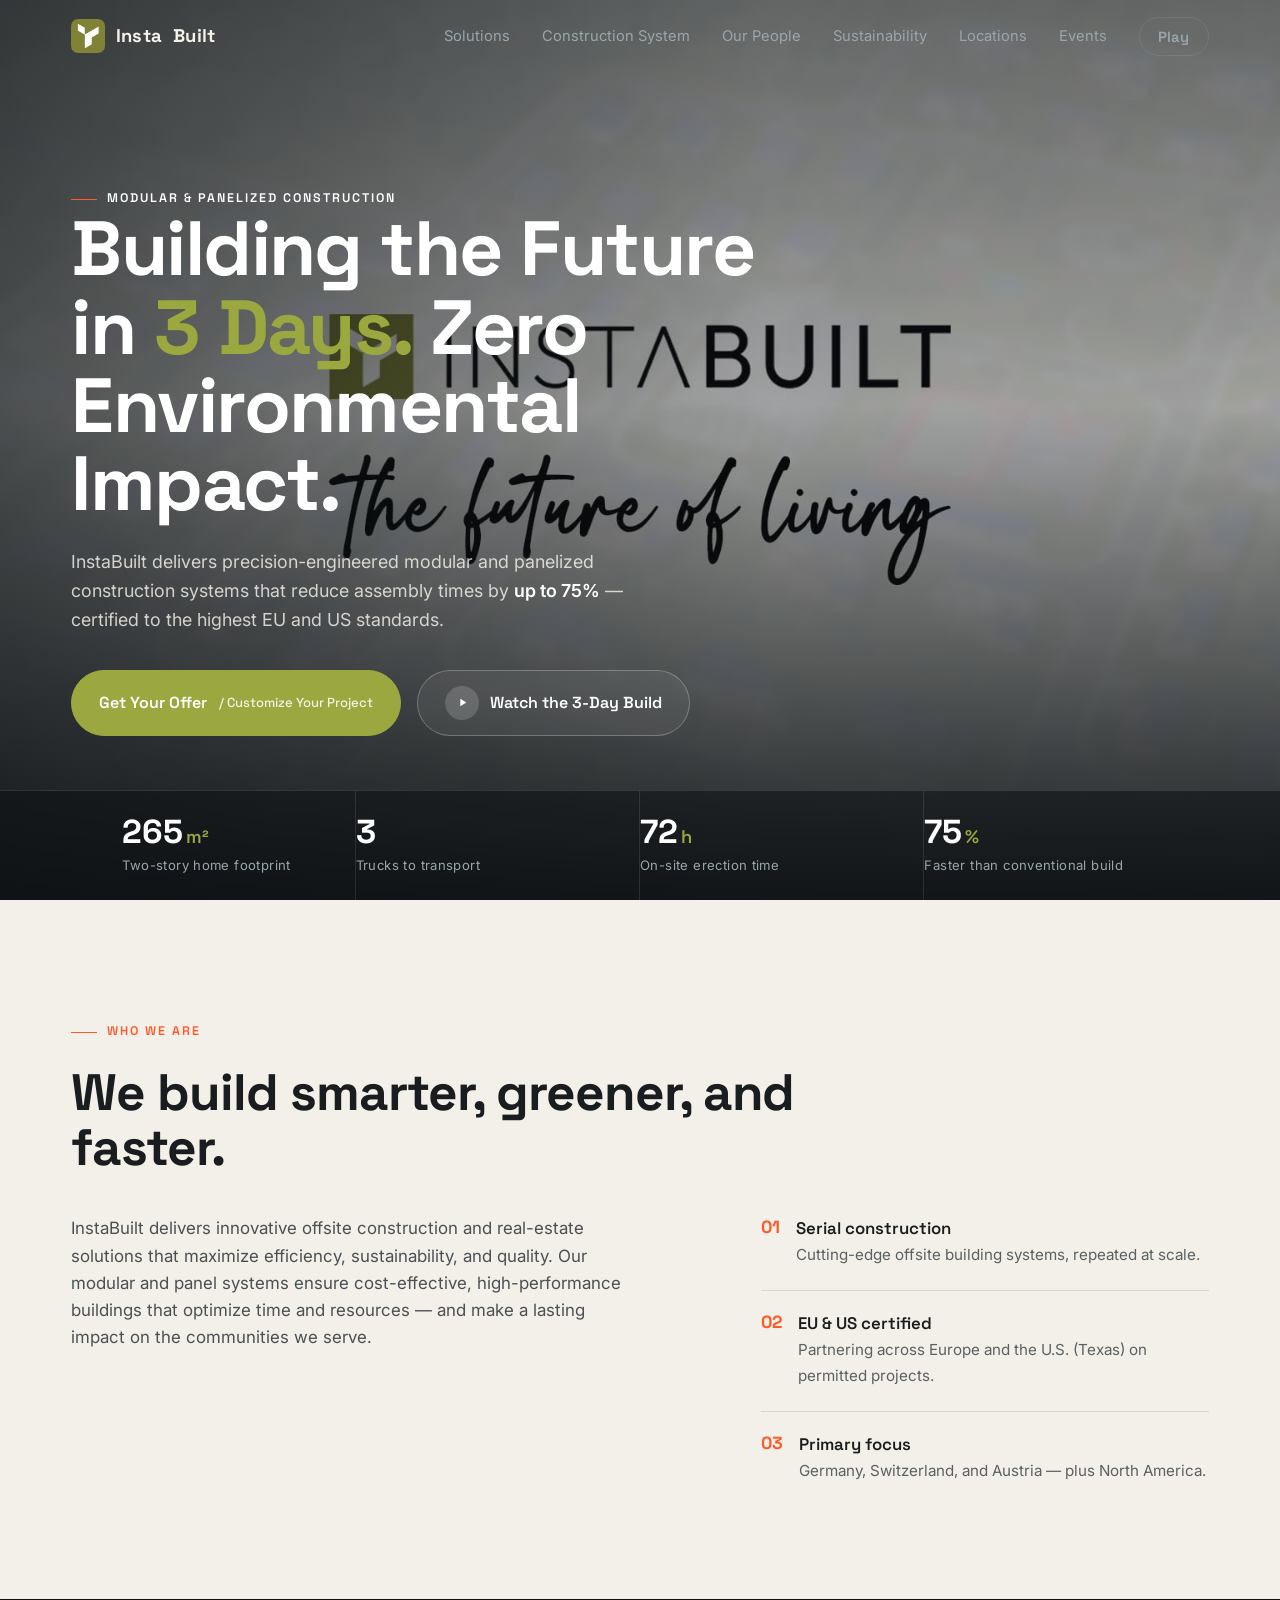
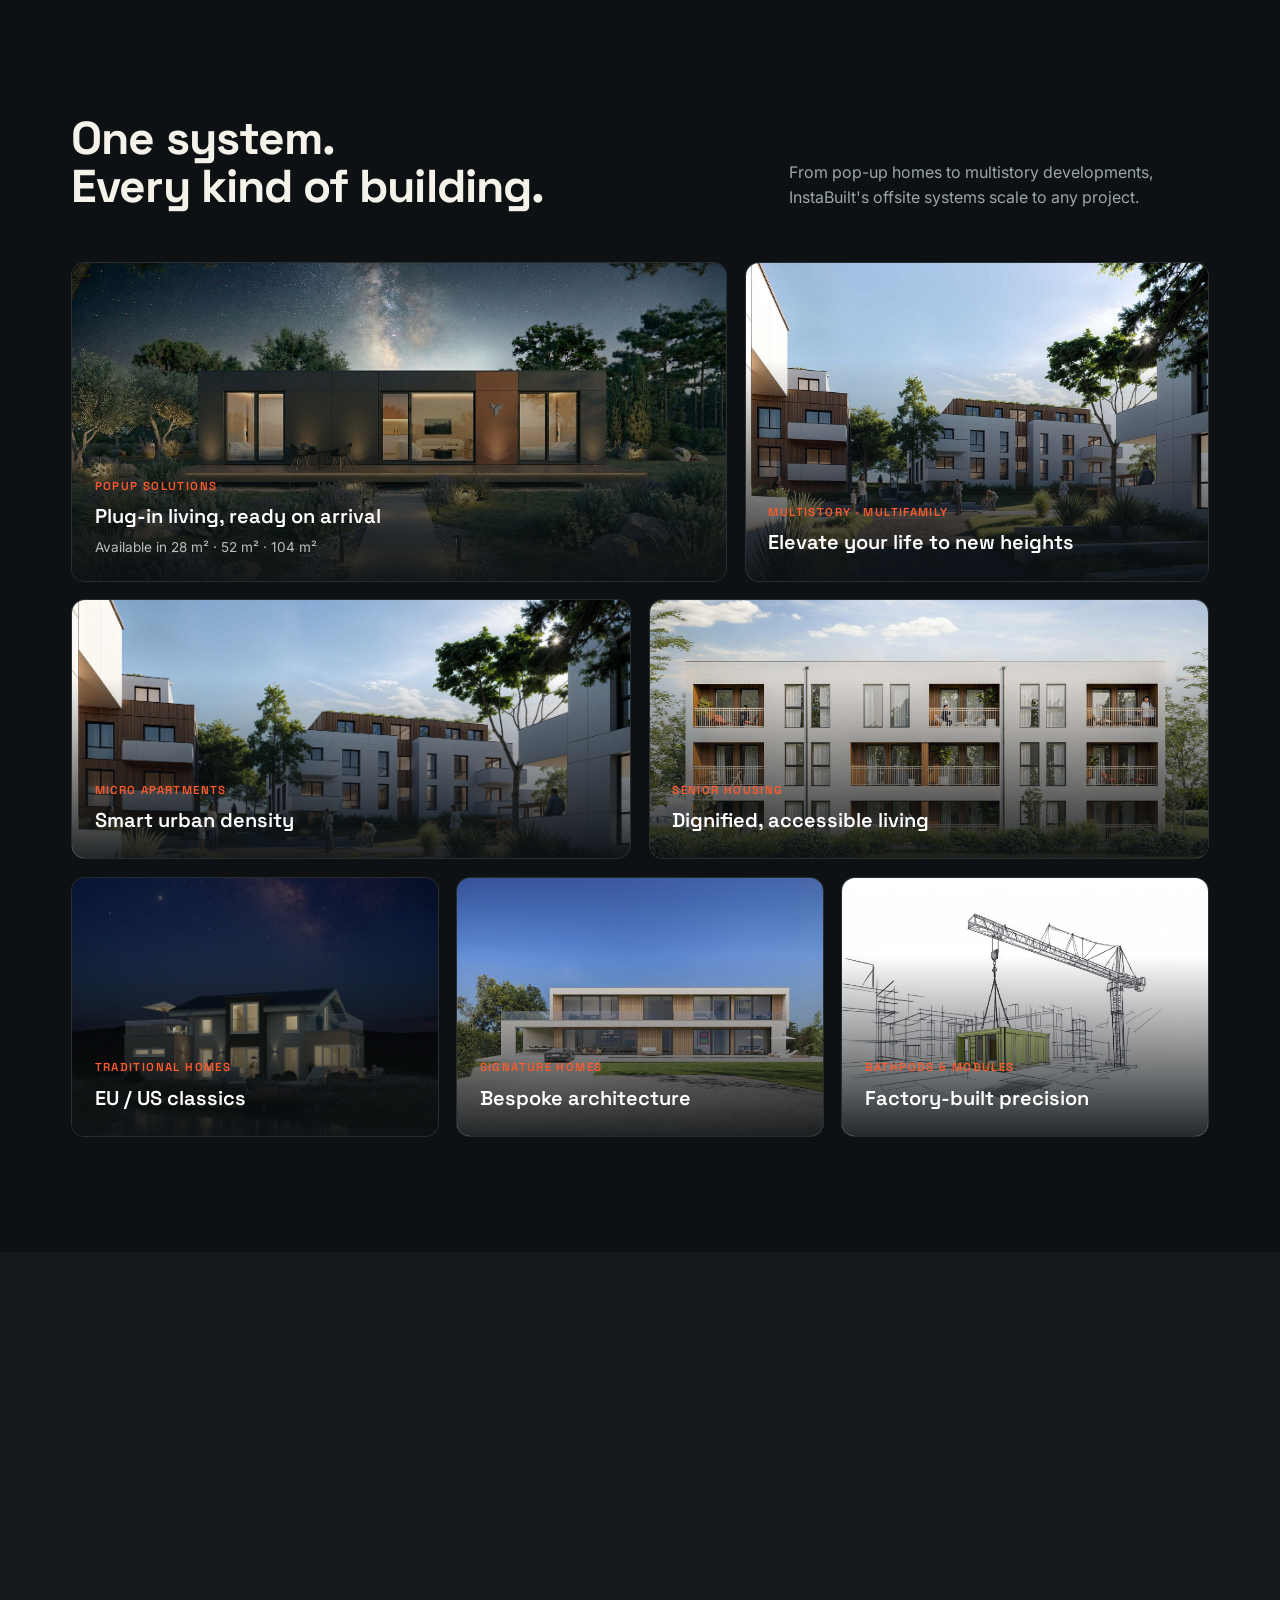
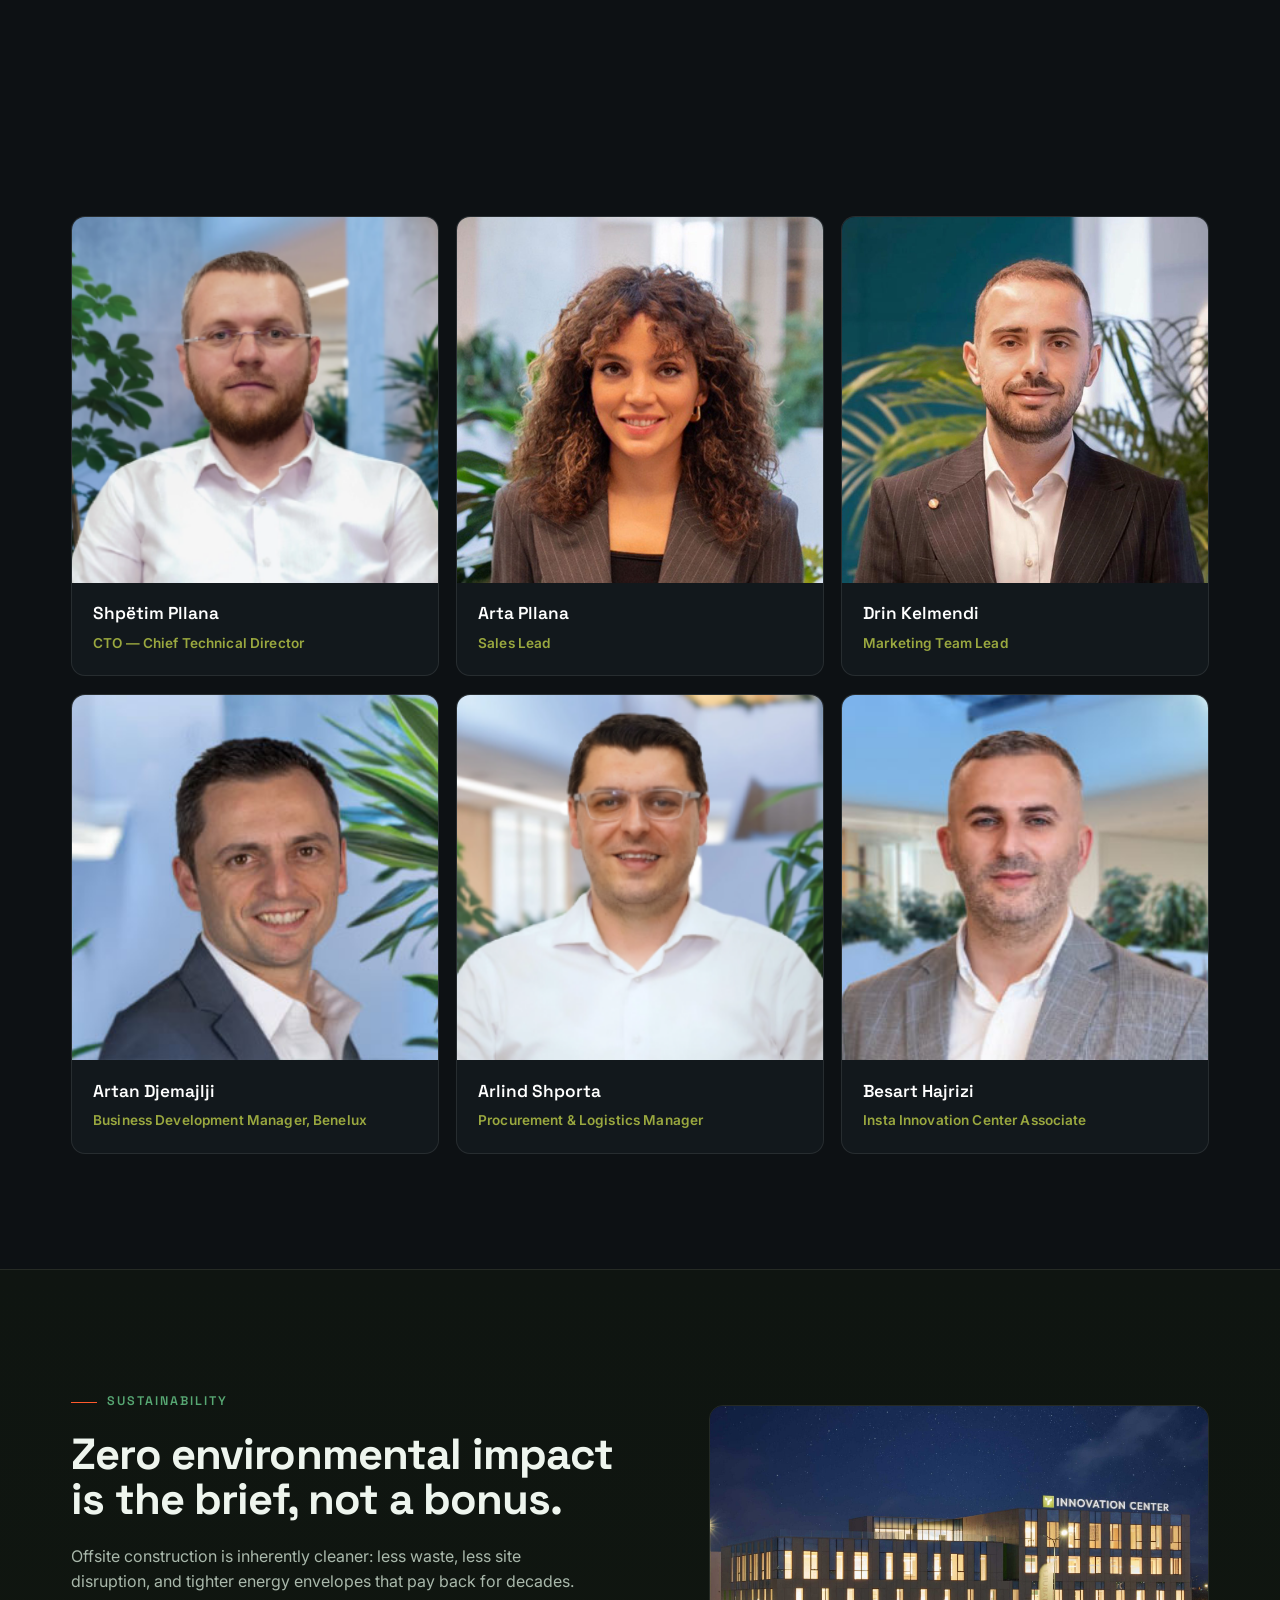
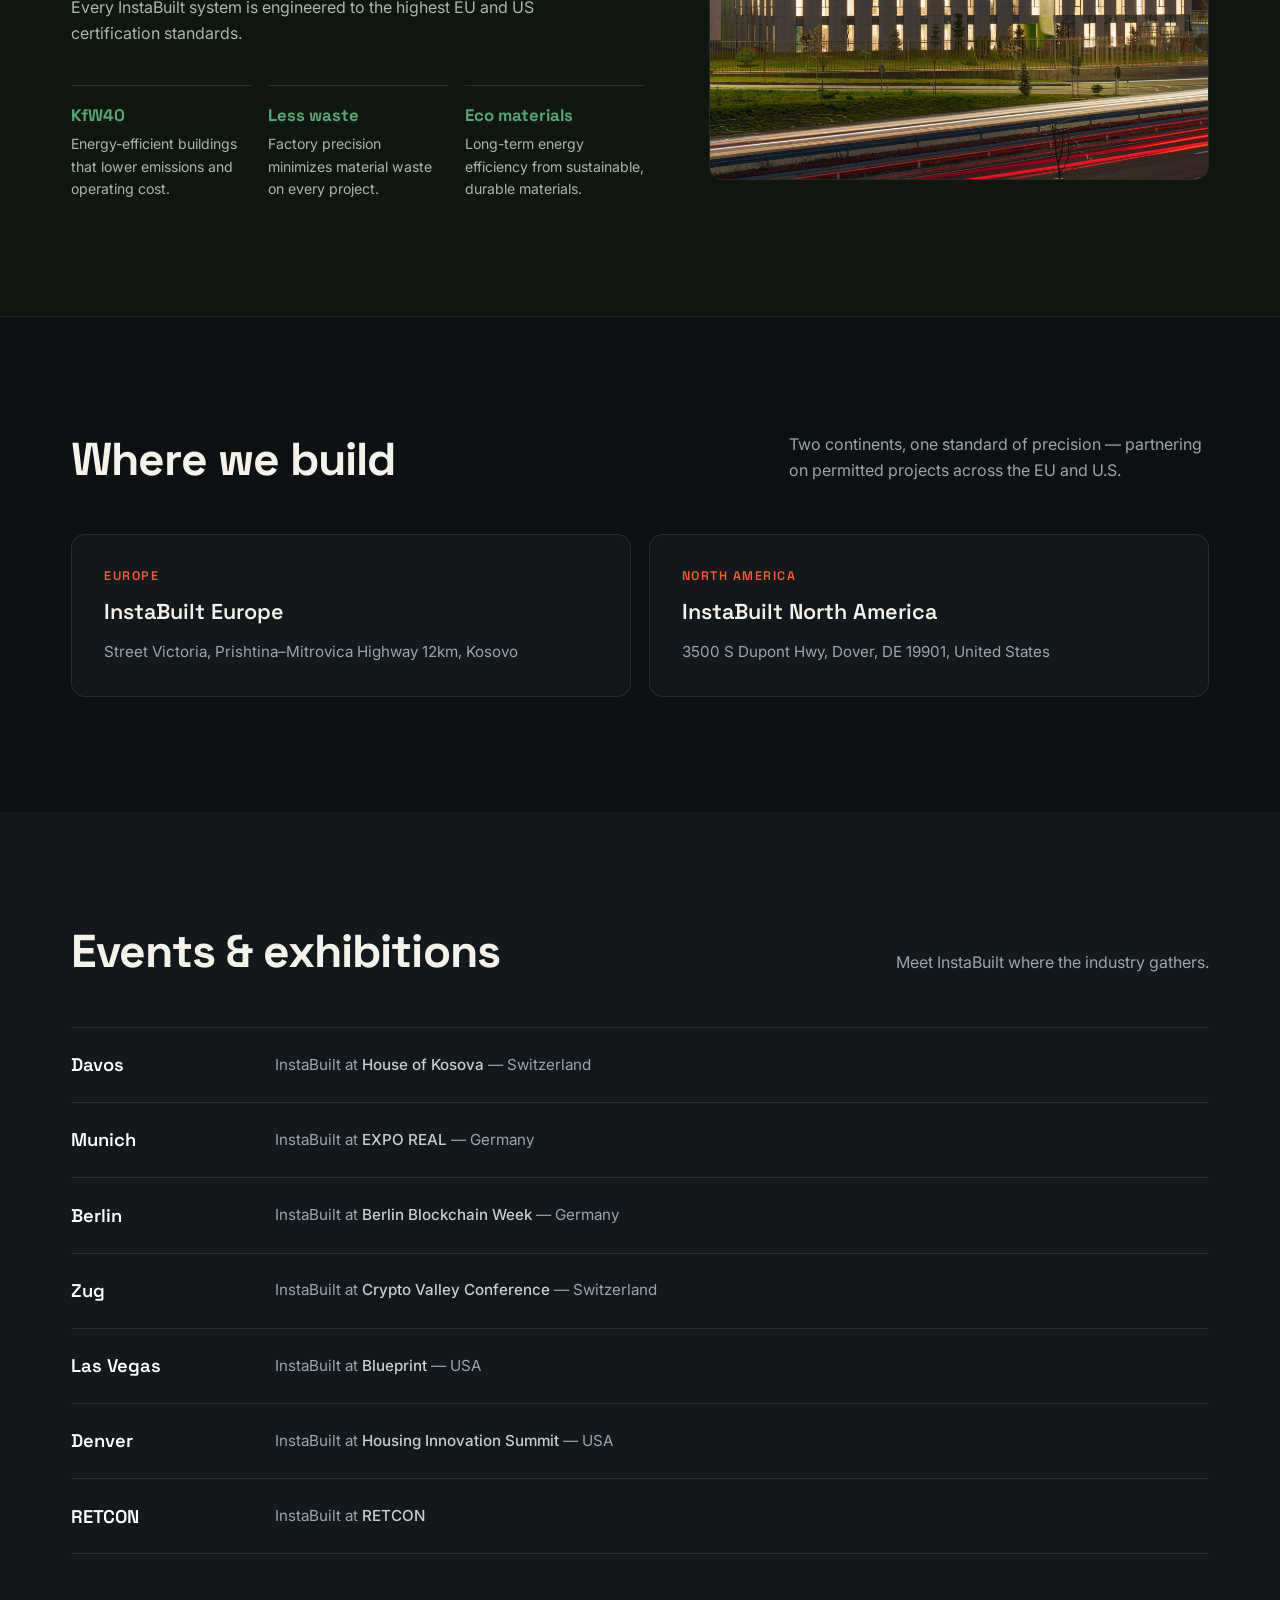
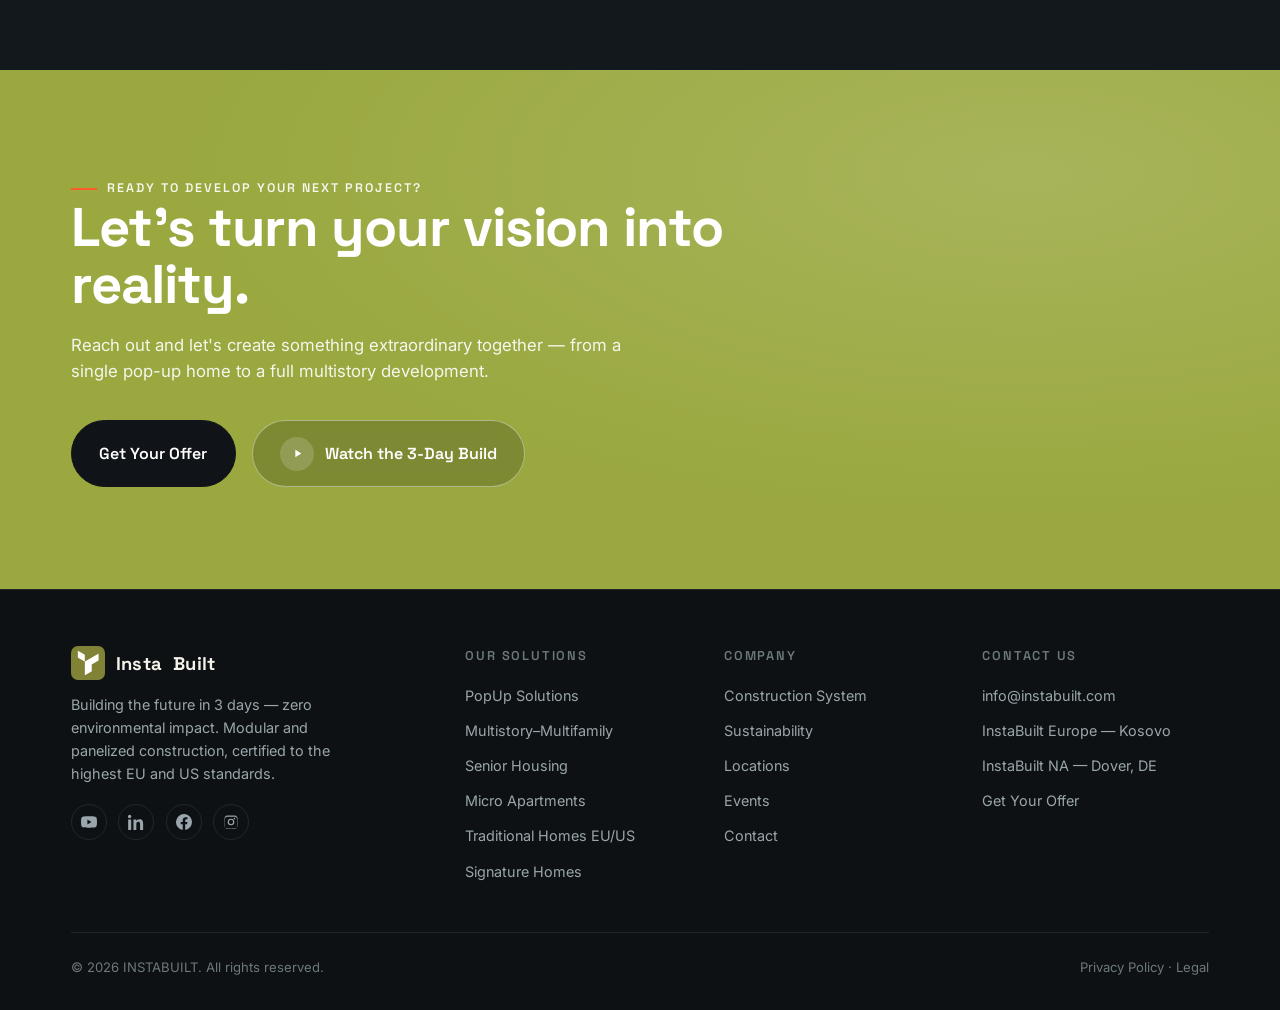
==== commit 7a1ae92e: "Replace navbar CTA with Play button (placeholder, game link pending)" ====
--- a/index.html
+++ b/index.html
@@ -340,7 +340,8 @@
       <li><a href="#sustainability">Sustainability</a></li>
       <li><a href="#locations">Locations</a></li>
       <li><a href="#events">Events</a></li>
-      <li><a href="#contact" class="nav-cta">Get Your Offer</a></li>
+      <li><a href="#" class="nav-cta" id="navPlayBtn">Play</a></li>
+      <!-- TODO: point #navPlayBtn to the game website URL when the game is ready -->
     </ul>
     <button class="nav-toggle" id="navToggle" aria-label="Menu"><span></span><span></span><span></span></button>
   </div>
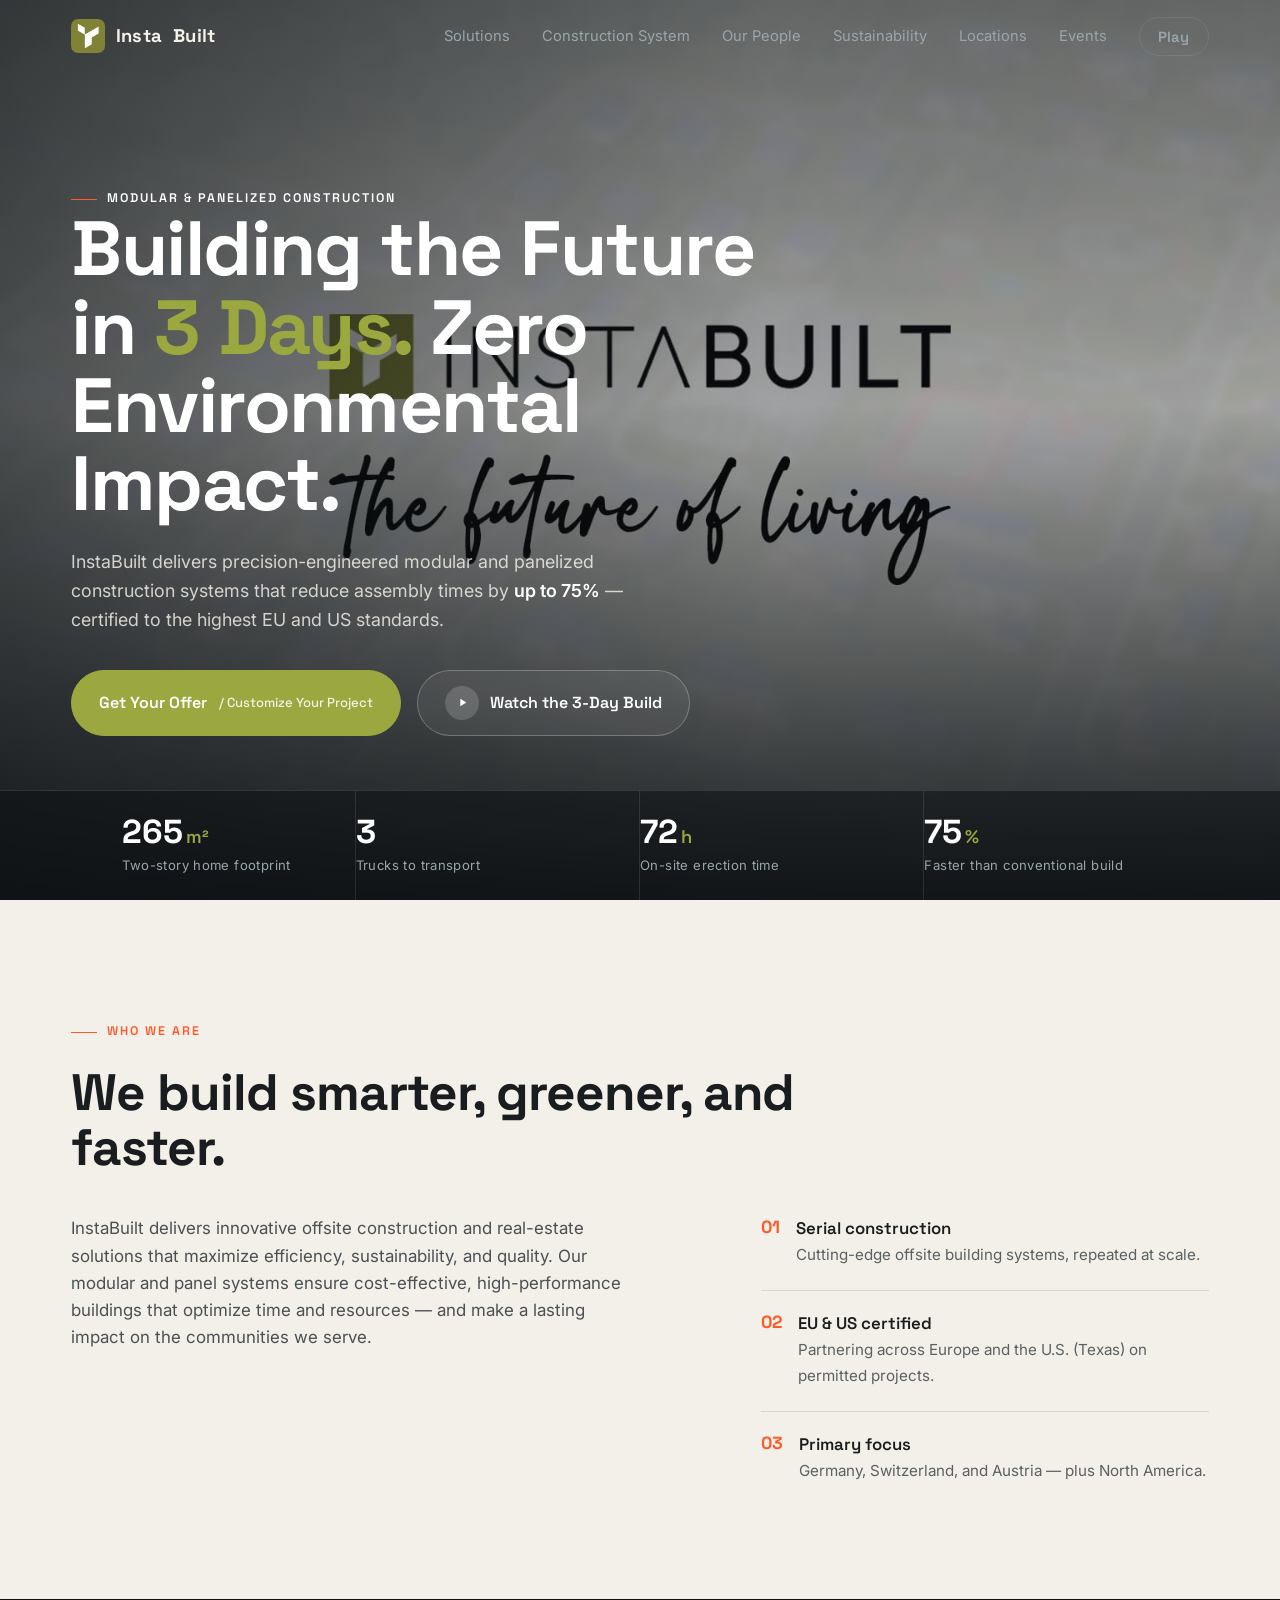
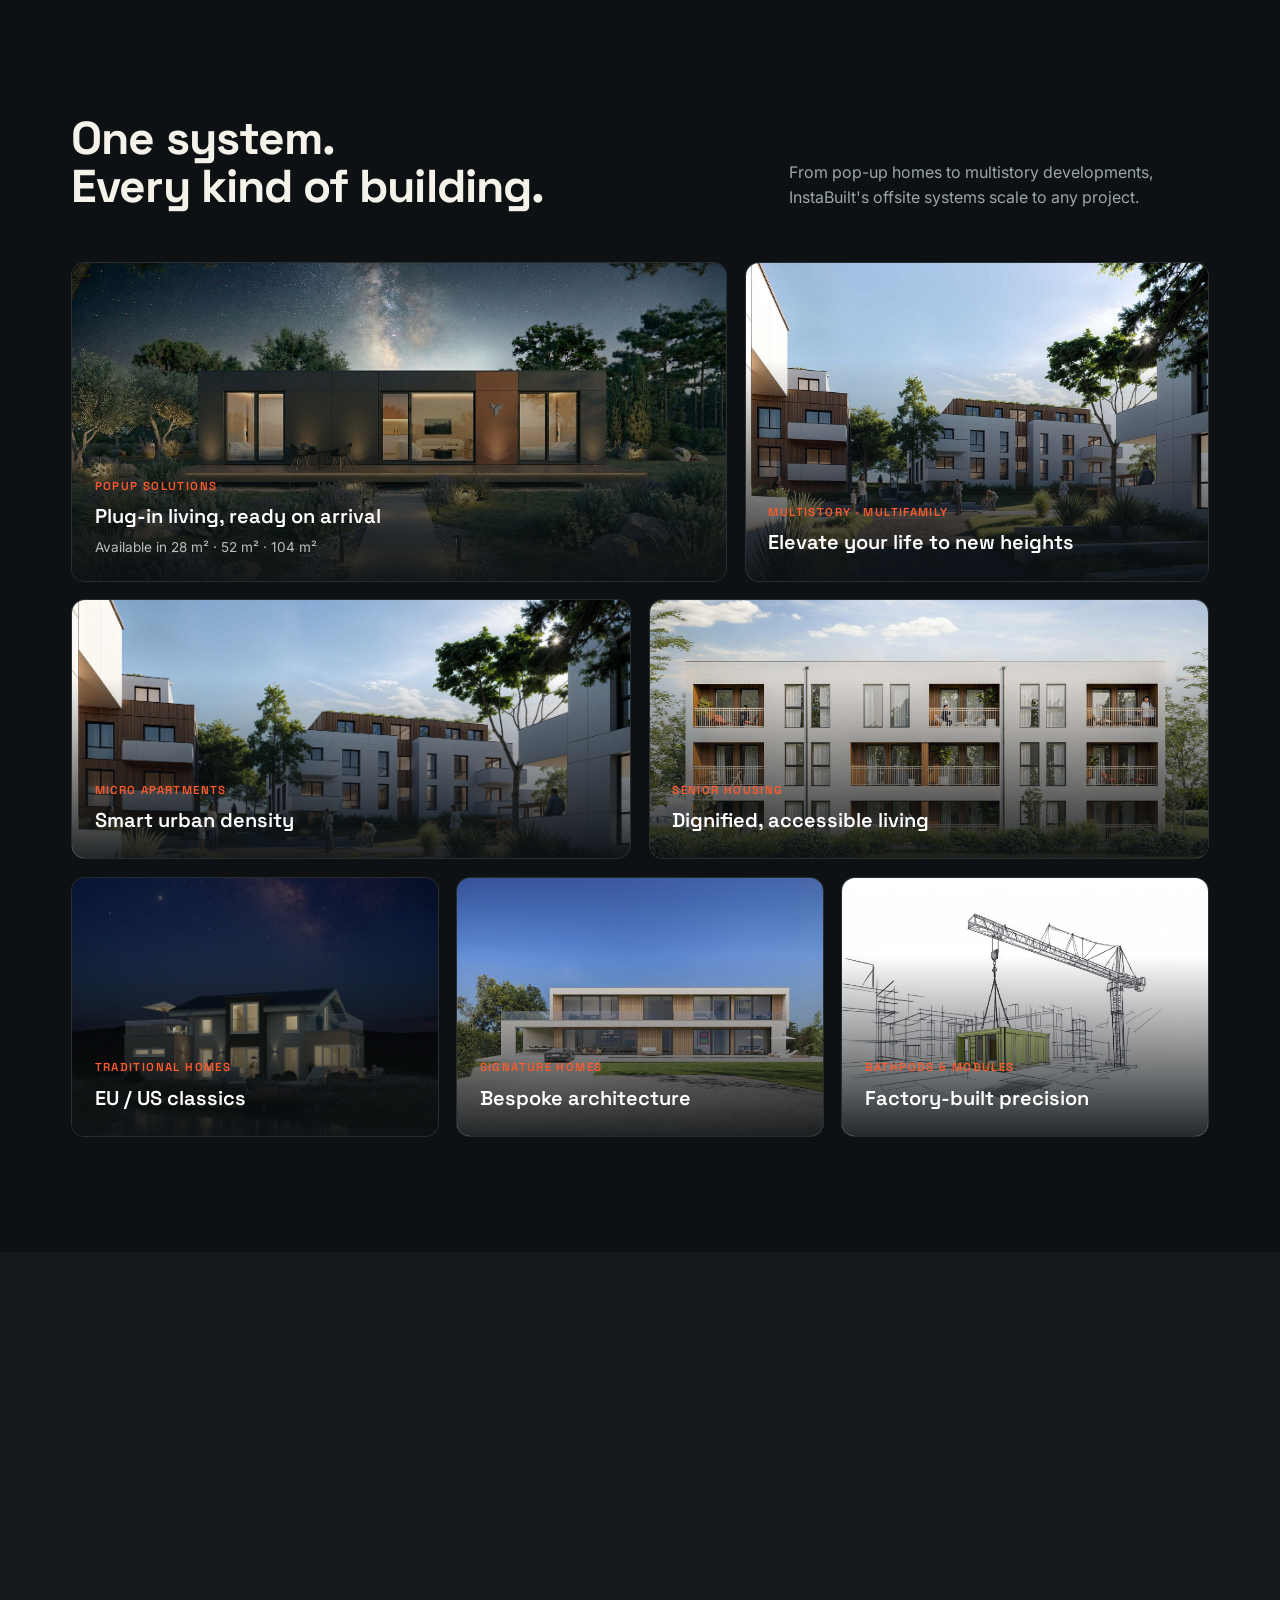
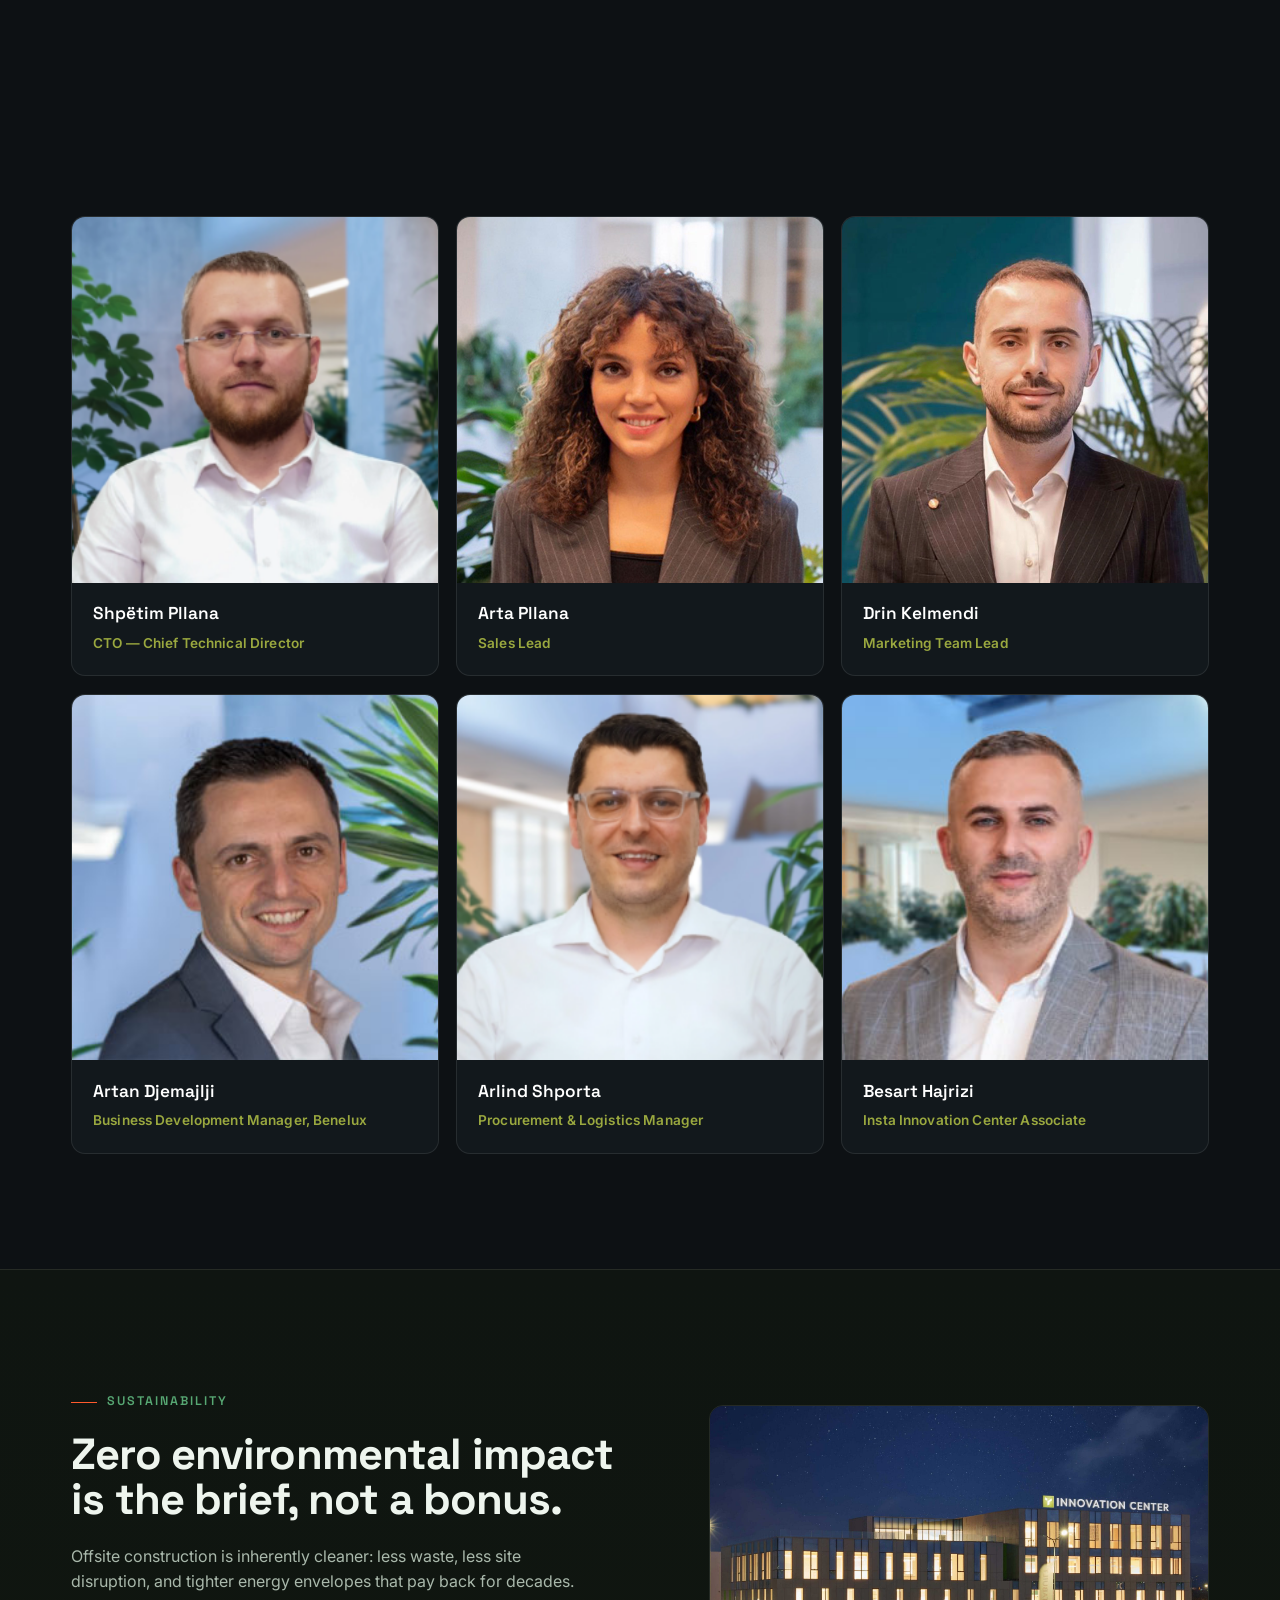
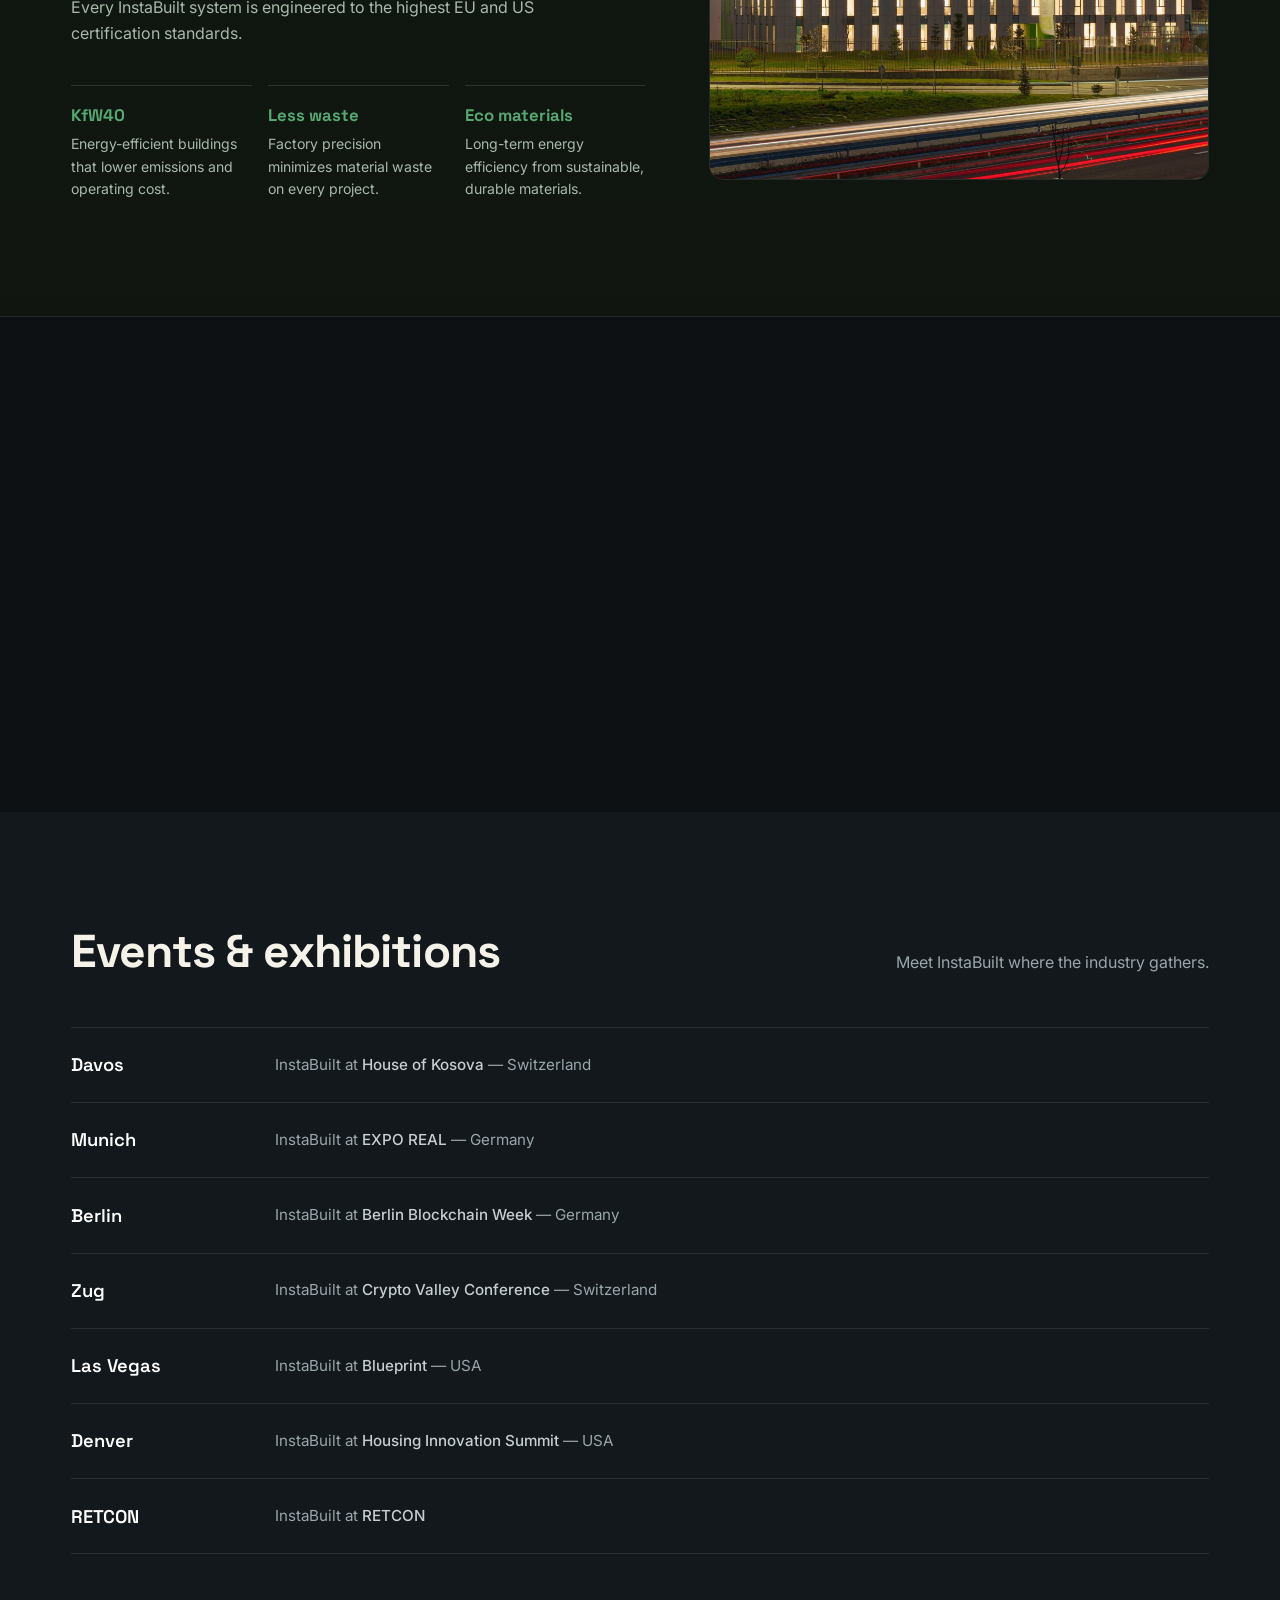
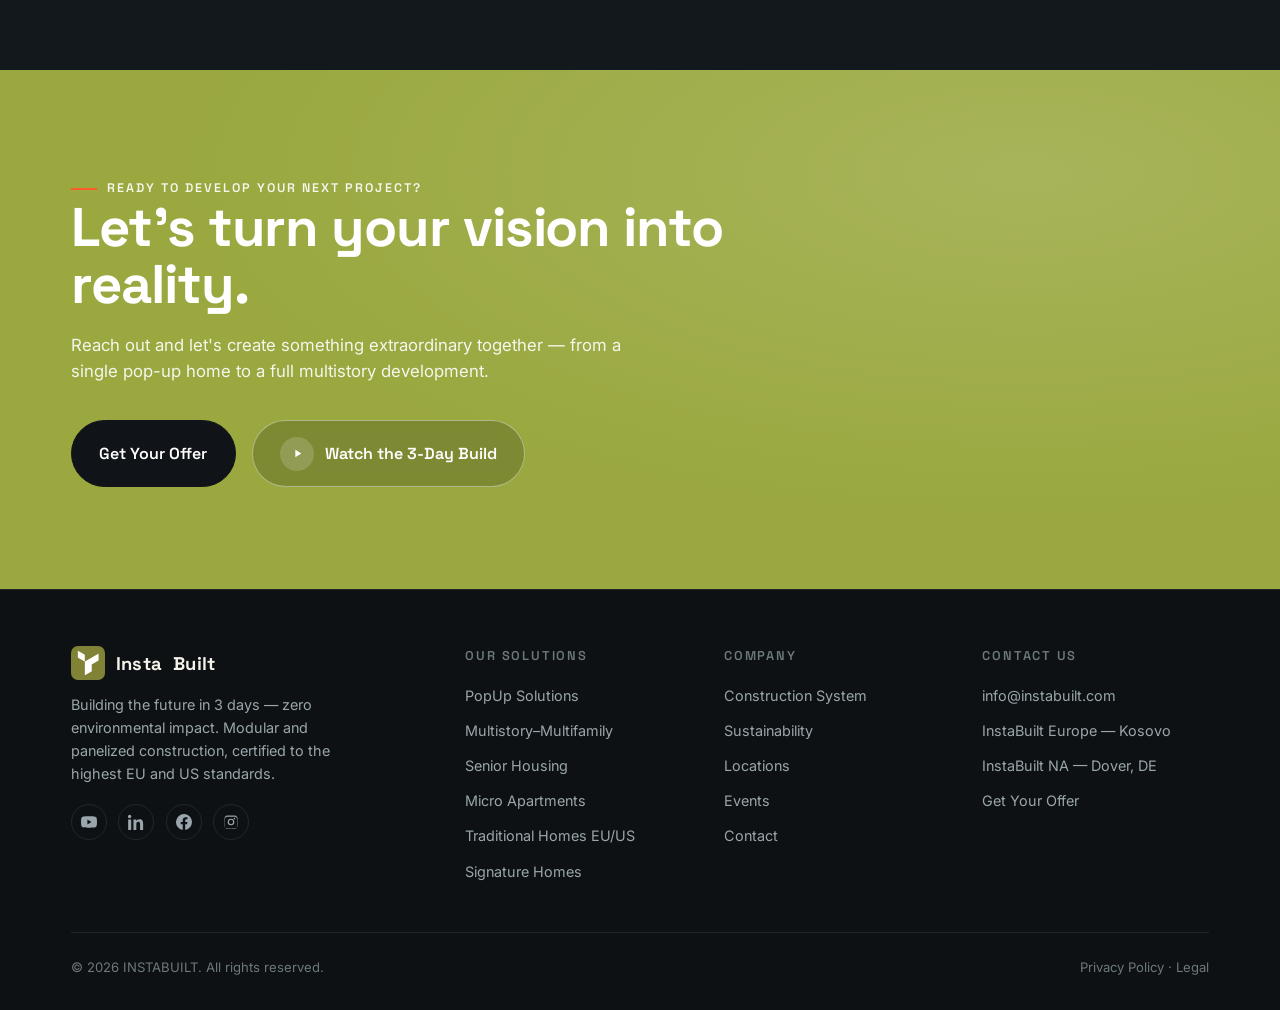
==== commit 8761789f: "Add Timber Village game (pixel village builder) + wire navbar Play button" ====
--- a/index.html
+++ b/index.html
@@ -340,8 +340,7 @@
       <li><a href="#sustainability">Sustainability</a></li>
       <li><a href="#locations">Locations</a></li>
       <li><a href="#events">Events</a></li>
-      <li><a href="#" class="nav-cta" id="navPlayBtn">Play</a></li>
-      <!-- TODO: point #navPlayBtn to the game website URL when the game is ready -->
+      <li><a href="game/index.html" class="nav-cta" id="navPlayBtn">Play</a></li>
     </ul>
     <button class="nav-toggle" id="navToggle" aria-label="Menu"><span></span><span></span><span></span></button>
   </div>
